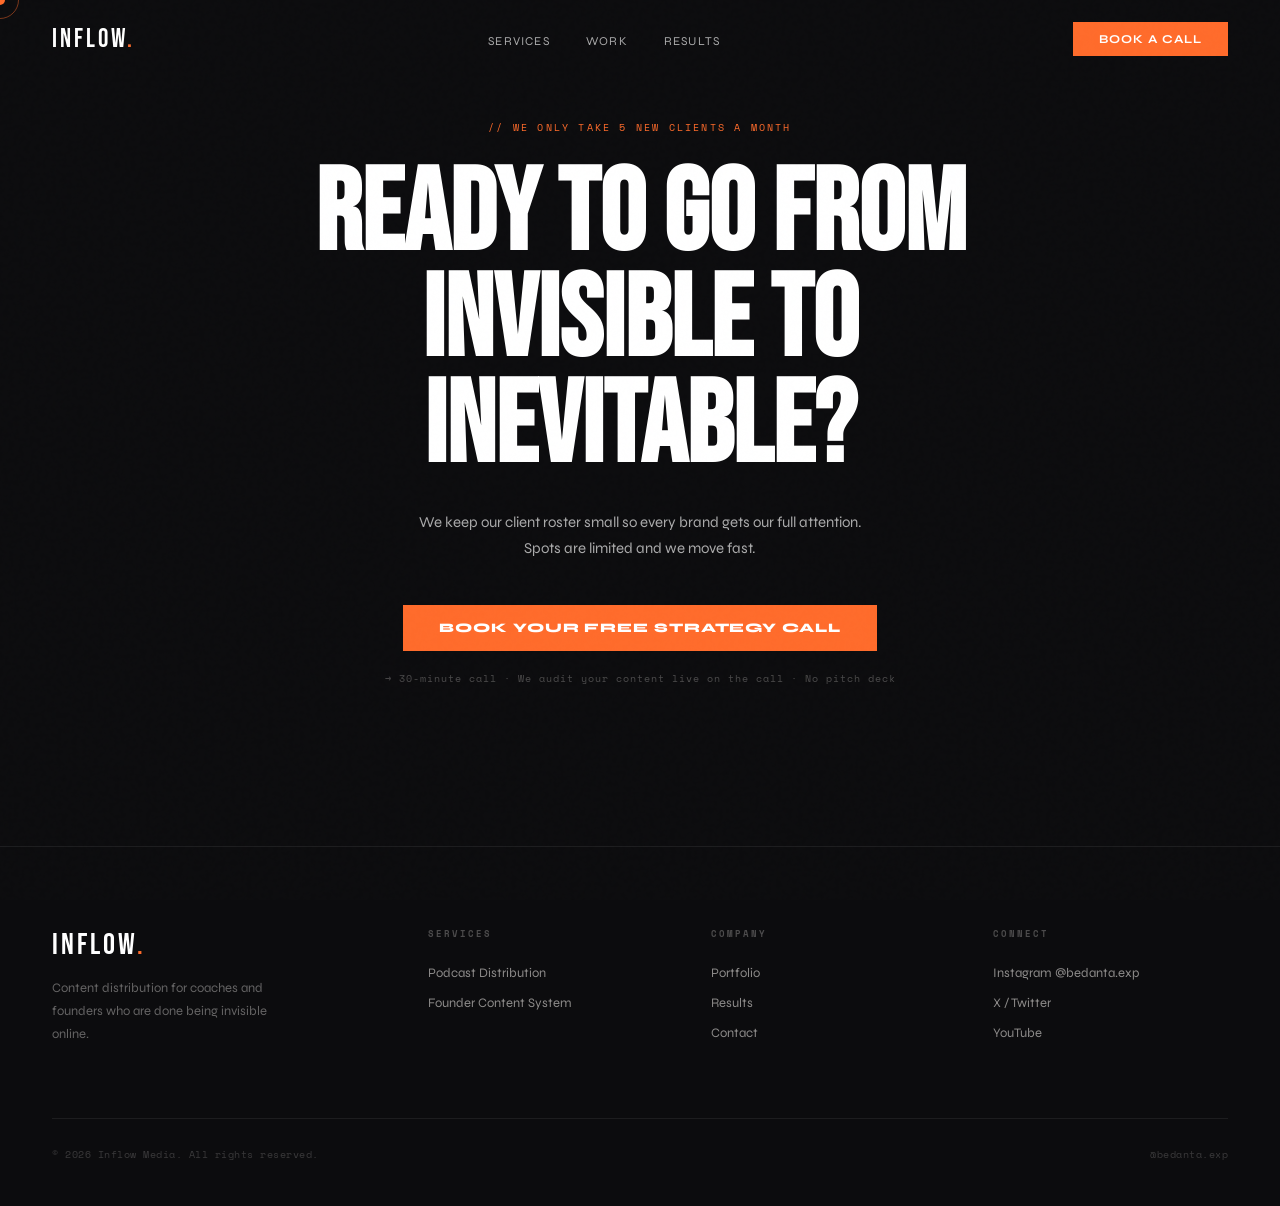
==== contact/index.html @ 4d4c7a72 "add real logo favicon" ====
<!DOCTYPE html>
<html lang="en">
<head>
<meta charset="UTF-8">
<link rel="icon" type="image/png" href="/favicon.png">
<link rel="apple-touch-icon" href="/favicon.png">
<meta name="theme-color" content="#ff6b2b">
<meta name="viewport" content="width=device-width, initial-scale=1.0">
<title>Inflow Media — Content Machines for Founders</title>
<link rel="preconnect" href="https://fonts.googleapis.com">
<link href="https://fonts.googleapis.com/css2?family=Syne:wght@400;700;800&family=Space+Mono:ital,wght@0,400;0,700;1,400&family=Bebas+Neue&display=swap" rel="stylesheet">
<link rel="stylesheet" href="../style.css">
<style>
/* === HOMEPAGE-ONLY STYLES === */
.hero{min-height:100vh;display:flex;flex-direction:column;justify-content:flex-end;padding:0 52px 88px;position:relative;overflow:hidden}
#hCv{position:absolute;inset:0;z-index:0}
.ftag{position:absolute;z-index:3;padding:9px 16px;border:1px solid var(--bdr);background:rgba(12,12,14,.78);backdrop-filter:blur(12px);font-family:'Space Mono',monospace;font-size:10px;color:rgba(245,242,238,.6);letter-spacing:.1em;animation:flt 7s ease-in-out infinite}
.ftag.a{top:26%;right:10%;animation-delay:0s}
.ftag.b{top:44%;right:21%;animation-delay:-2.5s}
.ftag.c{top:34%;right:5%;animation-delay:-4.5s}
.pip{display:inline-block;width:5px;height:5px;background:var(--acc);border-radius:50%;margin-right:7px;vertical-align:middle}
.h-con{position:relative;z-index:2}
.h-eye{font-family:'Space Mono',monospace;font-size:11px;color:var(--acc);letter-spacing:.22em;text-transform:uppercase;margin-bottom:28px;opacity:0;animation:fup .8s forwards .3s}
.h-ttl{font-family:'Bebas Neue',sans-serif;font-size:clamp(68px,11.5vw,185px);line-height:.9;color:var(--wht);opacity:0;animation:fup .9s forwards .5s}
.h-ttl .ol{-webkit-text-stroke:1.5px var(--wht);color:transparent}
.h-ttl .hi{color:var(--acc)}
.h-sub{max-width:500px;margin-top:30px;font-size:17px;line-height:1.8;color:rgba(255,255,255,.72);opacity:0;animation:fup .9s forwards .7s}
.h-ctas{margin-top:48px;display:flex;gap:14px;align-items:center;opacity:0;animation:fup .9s forwards .9s}
.scr{position:absolute;bottom:40px;right:52px;z-index:3;display:flex;flex-direction:column;align-items:center;gap:8px;opacity:0;animation:fi 1s forwards 1.6s}
.scr span{font-family:'Space Mono',monospace;font-size:9px;letter-spacing:.2em;color:rgba(255,107,43,.5);writing-mode:vertical-rl;text-transform:uppercase}
.scr-ln{width:1px;height:60px;background:linear-gradient(to bottom,transparent,var(--acc));animation:sp 2.2s ease-in-out infinite}
.svc-grid{display:grid;grid-template-columns:repeat(3,1fr);gap:2px;background:var(--mut)}
.sc-card{background:var(--bg);padding:52px 40px;position:relative;overflow:hidden;transition:background .3s;text-decoration:none;color:inherit;display:block}
.sc-card:hover{background:#0f0f11}
.sc-card::after{content:'';position:absolute;inset:0;background:linear-gradient(135deg,rgba(255,107,43,.05),transparent);opacity:0;transition:opacity .3s}
.sc-card:hover::after{opacity:1}
.sc-n{font-family:'Bebas Neue',sans-serif;font-size:76px;line-height:1;color:rgba(255,107,43,.07);margin-bottom:-18px}
.sc-ttl{font-size:22px;font-weight:800;margin-bottom:14px;position:relative;z-index:1}
.sc-d{font-size:14px;line-height:1.85;color:rgba(255,255,255,.6);position:relative;z-index:1}
.sc-tag{margin-top:28px;display:inline-flex;align-items:center;gap:6px;font-family:'Space Mono',monospace;font-size:10px;color:var(--acc);letter-spacing:.1em;text-transform:uppercase;position:relative;z-index:1}
.sc-tag::before{content:'→';transition:transform .2s}
.sc-card:hover .sc-tag::before{transform:translateX(5px)}
.w-sec{padding:140px 52px;background:var(--sur)}
.w-hd{display:flex;justify-content:space-between;align-items:flex-end;margin-bottom:64px}
.proc-sec{padding:140px 52px}
.res-sec{padding:140px 52px;position:relative}
.res-sec::before{content:'RESULTS';position:absolute;top:56px;right:52px;font-family:'Bebas Neue',sans-serif;font-size:180px;color:rgba(255,107,43,.025);pointer-events:none;line-height:1}
.svc-sec{padding:140px 52px}
</style>

<style>
  section, .w-sec, .res-sec, .svc-sec, .cta-sec {
    padding-top: 120px;
  }
</style>
</head>
<body>

<div class="cur" id="cur"></div>
<div class="cur-r" id="curR"></div>

<nav id="nav">
  <a href="index.html" class="n-logo">INFLOW<span>.</span></a>
  <ul class="n-links">
    <li><a href="/services">Services</a></li>
    <li><a href="/work">Work</a></li>
    <li><a href="/results">Results</a></li>
    <!-- Add more nav items here if needed -->
  </ul>
  <!-- ✏️ EDIT: Replace # with your Calendly link -->
  <a href="https://calendly.com/inflow_media/1on1" class="n-cta">Book a Call</a>
</nav>

<section class="cta-sec" id="contact">
  <canvas id="ctaCv"></canvas>
  <div class="cta-in rv">
    <p class="cta-ey">// We Only Take 5 New Clients a Month</p>
    <h2 class="cta-ttl">Ready to Go From Invisible to Inevitable?</h2>
    <p class="cta-sub">We keep our client roster small so every brand gets our full attention. Spots are limited and we move fast.</p>
    <!-- ✏️ EDIT: Replace # with your Calendly link -->
    <a href="https://calendly.com/inflow_media/1on1" class="btn-p">Book Your Free Strategy Call</a>
    <p class="cta-note">→ 30-minute call · We audit your content live on the call · No pitch deck</p>
  </div>
</section>

<footer>
  <div class="ft">
    <div>
      <div class="f-log">INFLOW<span>.</span></div>
      <p class="f-tag">Content distribution for coaches and founders who are done being invisible online.</p>
    </div>
    <div class="f-col"><h4>Services</h4><ul>
      <li><a href="/podcast">Podcast Distribution</a></li>
      <li><a href="/founders">Founder Content System</a></li>
    </ul></div>
    <div class="f-col"><h4>Company</h4><ul>
      <li><a href="/work">Portfolio</a></li>
      <li><a href="/results">Results</a></li>
      <li><a href="/contact">Contact</a></li>
    </ul></div>
    <div class="f-col"><h4>Connect</h4><ul>
      <!-- ✏️ EDIT: Your real social links -->
      <li><a href="https://instagram.com/bedanta.exp" target="_blank">Instagram @bedanta.exp</a></li>
      <li><a href="#" target="_blank">X / Twitter</a></li>
      <li><a href="#" target="_blank">YouTube</a></li>
    </ul></div>
  </div>
  <div class="fb">
    <span class="fc">© 2026 Inflow Media. All rights reserved.</span>
    <span class="fc">@bedanta.exp</span>
  </div>
</footer>

<script src="../shared.js"></script>
</body>
</html>
---- style.css ----
/* ============================================================
   INFLOW MEDIA — SHARED STYLES
   All 3 pages use this file. Edit colours here = changes everywhere.
   ============================================================ */
:root{
  --bg:#0c0c0e;
  --sur:#141416;
  --mut:#1e1e22;
  --bdr:rgba(255,255,255,.07);
  --acc:#ff6b2b;   /* ← CHANGE THIS to swap accent colour site-wide */
  --amb:#ffaa5c;
  --wht:#ffffff;
  --gls:rgba(255,255,255,.03);
}
*,*::before,*::after{margin:0;padding:0;box-sizing:border-box}
html{scroll-behavior:smooth}
body{background:var(--bg);color:var(--wht);font-family:'Syne',sans-serif;overflow-x:hidden;cursor:none}

/* ---- CURSOR ---- */
.cur{position:fixed;width:10px;height:10px;background:var(--acc);border-radius:50%;pointer-events:none;z-index:9999;transform:translate(-50%,-50%);transition:width .25s,height .25s}
.cur-r{position:fixed;width:38px;height:38px;border:1.5px solid rgba(255,107,43,.45);border-radius:50%;pointer-events:none;z-index:9998;transform:translate(-50%,-50%);transition:width .25s,height .25s,border-color .25s}

/* ---- GRAIN ---- */
body::before{content:'';position:fixed;inset:0;pointer-events:none;z-index:9990;opacity:.38;background-image:url("data:image/svg+xml,%3Csvg viewBox='0 0 200 200' xmlns='http://www.w3.org/2000/svg'%3E%3Cfilter id='n'%3E%3CfeTurbulence type='fractalNoise' baseFrequency='.85' numOctaves='4' stitchTiles='stitch'/%3E%3C/filter%3E%3Crect width='100%25' height='100%25' filter='url(%23n)' opacity='.035'/%3E%3C/svg%3E")}

/* ---- NAV ---- */
nav{position:fixed;top:0;left:0;right:0;z-index:1000;padding:22px 52px;display:flex;align-items:center;justify-content:space-between;border-bottom:1px solid transparent;transition:background .3s,border-color .3s,backdrop-filter .3s}
nav.sc{background:rgba(12,12,14,.9);backdrop-filter:blur(20px);border-bottom-color:var(--bdr)}
.n-logo{font-family:'Bebas Neue',sans-serif;font-size:26px;letter-spacing:3px;color:var(--wht);text-decoration:none}
.n-logo span{color:var(--acc)}
.n-links{display:flex;gap:36px;list-style:none}
.n-links a{color:rgba(255,255,255,.65);text-decoration:none;font-size:12px;letter-spacing:.1em;text-transform:uppercase;transition:color .2s}
.n-links a:hover,.n-links a.active{color:var(--wht)}
.n-cta{background:var(--acc);color:#fff;padding:10px 26px;font-weight:700;font-size:12px;letter-spacing:.08em;text-transform:uppercase;text-decoration:none;transition:transform .2s,box-shadow .2s,background .2s}
.n-cta:hover{background:var(--amb);transform:translateY(-2px);box-shadow:0 8px 28px rgba(255,107,43,.35)}

/* ---- BUTTONS ---- */
.btn-p{background:var(--acc);color:#fff;padding:15px 36px;font-weight:800;font-size:13px;letter-spacing:.07em;text-transform:uppercase;text-decoration:none;display:inline-block;transition:transform .2s,box-shadow .2s,background .2s}
.btn-p:hover{background:var(--amb);transform:translateY(-3px);box-shadow:0 14px 44px rgba(255,107,43,.4)}
.btn-g{color:var(--wht);text-decoration:none;display:inline-block;padding:15px 36px;font-size:13px;letter-spacing:.07em;text-transform:uppercase;border:1px solid var(--bdr);transition:border-color .2s,background .2s}
.btn-g:hover{border-color:rgba(255,255,255,.25);background:var(--gls)}

/* ---- SECTION LABELS / TITLES ---- */
.s-lbl{font-family:'Space Mono',monospace;font-size:10px;letter-spacing:.22em;color:var(--acc);text-transform:uppercase;margin-bottom:56px;display:flex;align-items:center;gap:14px}
.s-lbl::after{content:'';flex:1;height:1px;background:var(--bdr);max-width:160px}
.s-ttl{font-family:'Bebas Neue',sans-serif;font-size:clamp(44px,6vw,84px);line-height:1}
.s-ttl .ol{-webkit-text-stroke:1.5px var(--wht);color:transparent}

/* ---- TICKER ---- */
.tk-w{border-top:1px solid var(--bdr);border-bottom:1px solid var(--bdr);overflow:hidden;padding:16px 0;background:rgba(255,107,43,.025)}
.tk-t{display:flex;width:max-content;animation:tk 35s linear infinite;will-change:transform;}
.tk-i{display:flex;align-items:center;gap:28px;padding:0 40px;white-space:nowrap;font-family:'Space Mono',monospace;font-size:11px;letter-spacing:.14em;color:rgba(245,242,238,.35);text-transform:uppercase}
.td{width:3px;height:3px;border-radius:50%;background:var(--acc);flex-shrink:0}

/* ---- PROCESS STEPS (shared across pages) ---- */
.proc-list{display:flex;flex-direction:column;gap:2px;background:var(--mut)}
.pr{background:var(--bg);padding:44px 52px;display:grid;grid-template-columns:72px 1fr 1.4fr;gap:44px;align-items:center;transition:background .3s}
.pr:hover{background:#0f0f11}
.pr-n{font-family:'Bebas Neue',sans-serif;font-size:68px;color:rgba(255,107,43,.1);line-height:1}
.pr-ttl{font-size:21px;font-weight:800}
.pr-d{font-size:14px;color:rgba(255,255,255,.65);line-height:1.85}

/* ---- VIDEO CARDS (portfolio) ---- */
.w-grid{display:grid;grid-template-columns:repeat(12,1fr);gap:14px}
.wc1{grid-column:1/8}.wc2{grid-column:8/13}
.wc3{grid-column:1/5}.wc4{grid-column:5/9}.wc5{grid-column:9/13}
.wc{position:relative;overflow:hidden;aspect-ratio:16/10;background:var(--mut);cursor:none}
.wc-th{position:absolute;inset:0;background-size:cover;background-position:center;transition:transform .6s cubic-bezier(.25,.46,.45,.94),opacity .4s}
.wc:hover .wc-th{transform:scale(1.04)}
.wc-ifr{position:absolute;inset:0;opacity:0;pointer-events:none;transition:opacity .4s}
.wc-ifr.on{opacity:1;pointer-events:all}
.wc-ifr iframe{width:100%;height:100%;border:none;display:block}
.wc-ov{position:absolute;inset:0;background:linear-gradient(to top,rgba(12,12,14,.96) 0%,rgba(12,12,14,.22) 55%,transparent 100%);pointer-events:none;transition:opacity .4s}
.wc-ifr.on~.wc-ov{opacity:0}
.wc-play{position:absolute;top:50%;left:50%;transform:translate(-50%,-50%) scale(.9);width:60px;height:60px;border:1.5px solid rgba(255,107,43,.55);border-radius:50%;display:flex;align-items:center;justify-content:center;background:rgba(255,107,43,.13);transition:transform .3s,background .3s,opacity .3s;opacity:0;pointer-events:none;z-index:5}
.wc:hover .wc-play{opacity:1;transform:translate(-50%,-50%) scale(1);pointer-events:all}
.wc-ifr.on~.wc-play,.wc-play.gone{opacity:0!important;pointer-events:none!important}
.wc-play svg{fill:#fff;margin-left:3px}
.wc-meta{position:absolute;bottom:0;left:0;right:0;padding:28px 28px 22px;z-index:4;transform:translateY(6px);transition:transform .4s}
.wc:hover .wc-meta{transform:translateY(0)}
.wc-cl{font-family:'Space Mono',monospace;font-size:9px;color:var(--acc);letter-spacing:.16em;text-transform:uppercase;margin-bottom:6px}
.wc-tl{font-size:18px;font-weight:800}
.wc-bd{display:flex;gap:10px;margin-top:10px;opacity:0;transition:opacity .3s .1s}
.wc:hover .wc-bd{opacity:1}
.bdg{background:rgba(255,107,43,.15);border:1px solid rgba(255,107,43,.35);color:var(--acc);font-family:'Space Mono',monospace;font-size:9px;padding:3px 9px;letter-spacing:.08em}
.tb1{background:linear-gradient(135deg,#1a1624 0%,#2d1a3e 100%)}
.tb2{background:linear-gradient(135deg,#1a0d00 0%,#3d1800 100%)}
.tb3{background:linear-gradient(135deg,#001620 0%,#002d3d 100%)}
.tb4{background:linear-gradient(135deg,#1a0014 0%,#38002c 100%)}
.tb5{background:linear-gradient(135deg,#0d1a00 0%,#1e3d00 100%)}
.wc-th-in{position:absolute;inset:0;display:flex;align-items:center;justify-content:center}
.mock-big{font-family:'Bebas Neue',sans-serif;font-size:36px;color:rgba(255,107,43,.55);letter-spacing:2px;text-align:center}
.mock-sub{font-family:'Space Mono',monospace;font-size:9px;color:rgba(255,255,255,.28);letter-spacing:.12em;margin-top:6px;text-align:center}

/* ---- TESTIMONIALS ---- */
.res-grid{display:grid;grid-template-columns:1fr 1fr;gap:2px;background:var(--mut)}
.rc{background:var(--bg);padding:60px 52px;display:flex;flex-direction:column;gap:22px}
.rc-q{font-size:17px;line-height:1.75;color:rgba(255,255,255,.88);font-style:italic}
.rc-r{font-family:'Bebas Neue',sans-serif;font-size:52px;color:var(--acc);line-height:1}
.rc-rl{font-family:'Space Mono',monospace;font-size:10px;color:rgba(245,242,238,.35);letter-spacing:.14em;text-transform:uppercase;margin-top:-14px}
.rc-au{display:flex;align-items:center;gap:14px;padding-top:22px;border-top:1px solid var(--bdr)}
.rc-av{width:42px;height:42px;border-radius:50%;background:var(--mut);overflow:hidden;display:flex;align-items:center;justify-content:center;font-weight:800;font-size:15px;color:var(--acc);flex-shrink:0}
.rc-av img{width:100%;height:100%;object-fit:cover}
.rc-nm{font-weight:700;font-size:14px}
.rc-ro{font-family:'Space Mono',monospace;font-size:10px;color:rgba(245,242,238,.35);letter-spacing:.05em}

/* ---- STATS BAR ---- */
.stats{display:grid;grid-template-columns:repeat(3,1fr);gap:2px;background:var(--mut)}
.st{padding:64px 52px;background:var(--bg);position:relative;overflow:hidden}
.st::after{content:'';position:absolute;top:0;left:0;right:0;height:2px;background:linear-gradient(90deg,transparent,var(--acc),transparent);transform:scaleX(0);transition:transform .6s}
.st:hover::after{transform:scaleX(1)}
.s-n{font-family:'Bebas Neue',sans-serif;font-size:clamp(56px,7.5vw,108px);color:var(--wht);line-height:1}
.s-n .ac{color:var(--acc)}
.s-l{margin-top:10px;font-family:'Space Mono',monospace;font-size:10px;letter-spacing:.16em;color:rgba(245,242,238,.35);text-transform:uppercase}

/* ---- CTA SECTION ---- */
.cta-sec{padding:160px 52px;position:relative;overflow:hidden;text-align:center}
#ctaCv{position:absolute;inset:0;z-index:0}
.cta-in{position:relative;z-index:2;max-width:820px;margin:0 auto}
.cta-ey{font-family:'Space Mono',monospace;font-size:10px;color:var(--acc);letter-spacing:.22em;text-transform:uppercase;margin-bottom:28px}
.cta-ttl{font-family:'Bebas Neue',sans-serif;font-size:clamp(52px,9vw,128px);line-height:.92;margin-bottom:28px}
.cta-sub{font-size:15px;color:rgba(255,255,255,.65);max-width:460px;margin:0 auto 44px;line-height:1.75}
.cta-note{margin-top:20px;font-family:'Space Mono',monospace;font-size:10px;color:rgba(245,242,238,.28);letter-spacing:.1em}

/* ---- FOOTER ---- */
footer{padding:80px 52px 44px;border-top:1px solid var(--bdr)}
.ft{display:grid;grid-template-columns:1.4fr 1fr 1fr 1fr;gap:48px;margin-bottom:72px}
.f-log{font-family:'Bebas Neue',sans-serif;font-size:30px;letter-spacing:3px;color:var(--wht);margin-bottom:14px}
.f-log span{color:var(--acc)}
.f-tag{font-size:13px;color:rgba(245,242,238,.38);line-height:1.75;max-width:230px}
.f-col h4{font-family:'Space Mono',monospace;font-size:9px;letter-spacing:.22em;color:rgba(245,242,238,.28);text-transform:uppercase;margin-bottom:22px}
.f-col ul{list-style:none;display:flex;flex-direction:column;gap:11px}
.f-col a{color:rgba(245,242,238,.55);text-decoration:none;font-size:13px;transition:color .2s}
.f-col a:hover{color:var(--acc)}
.fb{display:flex;justify-content:space-between;align-items:center;padding-top:28px;border-top:1px solid var(--bdr)}
.fc{font-family:'Space Mono',monospace;font-size:10px;color:rgba(245,242,238,.2);letter-spacing:.05em}

/* ---- KEYFRAMES ---- */
@keyframes fup{from{opacity:0;transform:translateY(44px)}to{opacity:1;transform:translateY(0)}}
@keyframes fi{from{opacity:0}to{opacity:1}}
@keyframes tk{from{transform:translateX(0)}to{transform:translateX(-50%)}}
@keyframes sp{0%,100%{opacity:.5}50%{opacity:1}}
@keyframes flt{0%,100%{transform:translateY(0) rotate(0deg)}50%{transform:translateY(-18px) rotate(2deg)}}

/* ---- REVEAL ON SCROLL ---- */
.rv{opacity:0;transform:translateY(48px);transition:opacity .85s cubic-bezier(.16,1,.3,1),transform .85s cubic-bezier(.16,1,.3,1)}
.rv.in{opacity:1;transform:translateY(0)}

::-webkit-scrollbar{width:2px}
::-webkit-scrollbar-track{background:var(--bg)}
::-webkit-scrollbar-thumb{background:var(--acc);border-radius:2px}
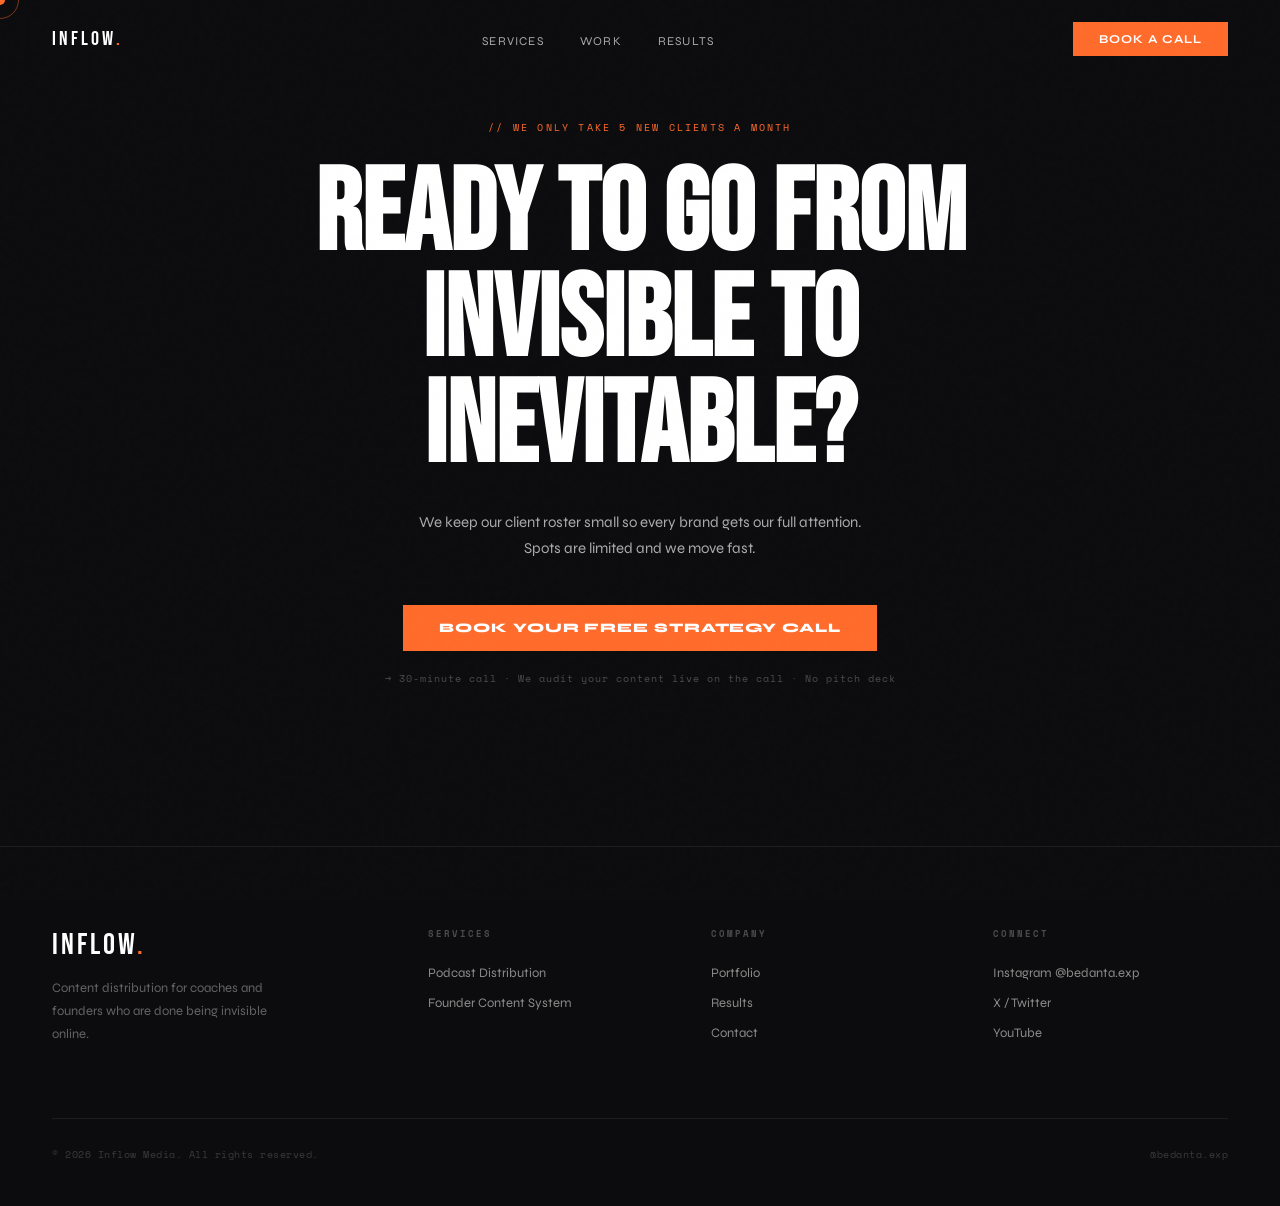
==== commit 1d0e4a5b: "replace Calendly with Cal.com booking link" ====
--- a/contact/index.html
+++ b/contact/index.html
@@ -68,7 +68,7 @@
     <!-- Add more nav items here if needed -->
   </ul>
   <!-- ✏️ EDIT: Replace # with your Calendly link -->
-  <a href="https://calendly.com/inflow_media/1on1" class="n-cta">Book a Call</a>
+  <a href="https://cal.com/inflowmediahouse/30min" class="n-cta">Book a Call</a>
 </nav>
 
 <section class="cta-sec" id="contact">
@@ -78,7 +78,7 @@
     <h2 class="cta-ttl">Ready to Go From Invisible to Inevitable?</h2>
     <p class="cta-sub">We keep our client roster small so every brand gets our full attention. Spots are limited and we move fast.</p>
     <!-- ✏️ EDIT: Replace # with your Calendly link -->
-    <a href="https://calendly.com/inflow_media/1on1" class="btn-p">Book Your Free Strategy Call</a>
+    <a href="https://cal.com/inflowmediahouse/30min" class="btn-p">Book Your Free Strategy Call</a>
     <p class="cta-note">→ 30-minute call · We audit your content live on the call · No pitch deck</p>
   </div>
 </section>
--- a/style.css
+++ b/style.css
@@ -26,7 +26,7 @@
 /* ---- NAV ---- */
 nav{position:fixed;top:0;left:0;right:0;z-index:1000;padding:22px 52px;display:flex;align-items:center;justify-content:space-between;border-bottom:1px solid transparent;transition:background .3s,border-color .3s,backdrop-filter .3s}
 nav.sc{background:rgba(12,12,14,.9);backdrop-filter:blur(20px);border-bottom-color:var(--bdr)}
-.n-logo{font-family:'Bebas Neue',sans-serif;font-size:26px;letter-spacing:3px;color:var(--wht);text-decoration:none}
+.n-logo{font-family:'Bebas Neue',sans-serif;font-size:20px;letter-spacing:3px;color:var(--wht);text-decoration:none}
 .n-logo span{color:var(--acc)}
 .n-links{display:flex;gap:36px;list-style:none}
 .n-links a{color:rgba(255,255,255,.65);text-decoration:none;font-size:12px;letter-spacing:.1em;text-transform:uppercase;transition:color .2s}
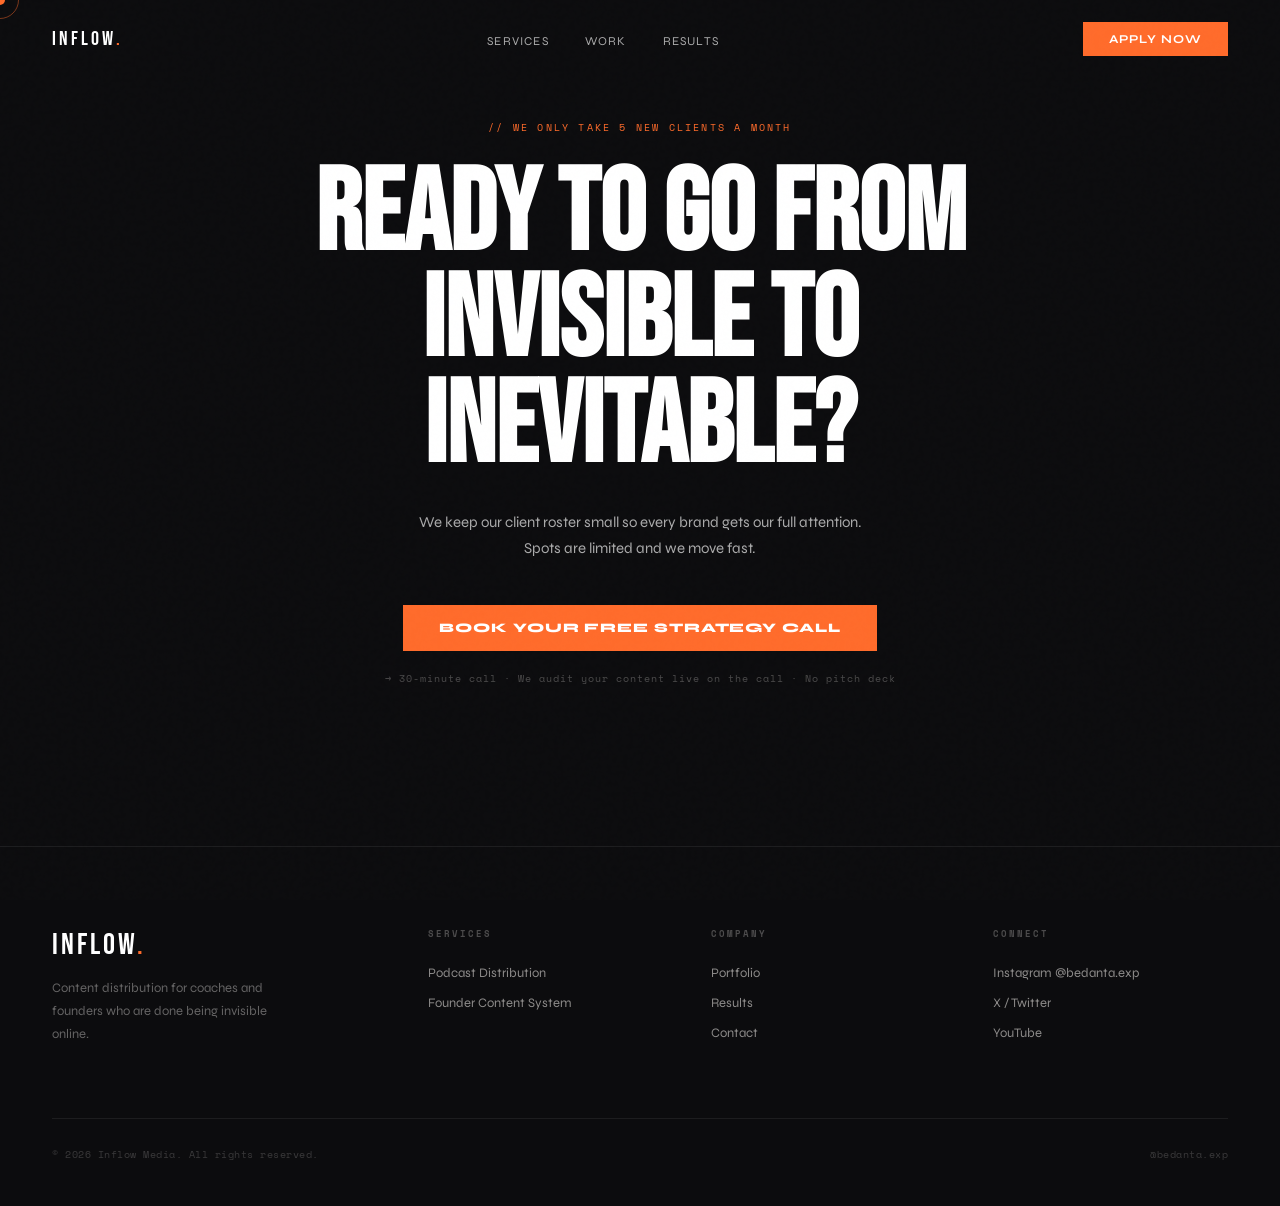
==== commit 9d3dd9b5: "Metro Media House inspired premium UI improvements - Add full testimonials/social proof section to h" ====
--- a/contact/index.html
+++ b/contact/index.html
@@ -68,7 +68,7 @@
     <!-- Add more nav items here if needed -->
   </ul>
   <!-- ✏️ EDIT: Replace # with your Calendly link -->
-  <a href="https://cal.com/inflowmediahouse/30min" class="n-cta">Book a Call</a>
+  <a href="https://cal.com/inflowmediahouse/30min" class="n-cta">Apply Now</a>
 </nav>
 
 <section class="cta-sec" id="contact">
--- a/style.css
+++ b/style.css
@@ -149,3 +149,17 @@
 ::-webkit-scrollbar{width:2px}
 ::-webkit-scrollbar-track{background:var(--bg)}
 ::-webkit-scrollbar-thumb{background:var(--acc);border-radius:2px}
+
+/* ---- SCARCITY / SPOTS PILL ---- */
+.cta-spots{display:inline-flex;align-items:center;gap:10px;font-family:'Space Mono',monospace;font-size:10px;color:rgba(255,255,255,.7);letter-spacing:.12em;text-transform:uppercase;border:1px solid rgba(255,107,43,.3);padding:8px 18px;margin-bottom:24px;background:rgba(255,107,43,.06)}
+.spot-pulse{width:7px;height:7px;border-radius:50%;background:#ff6b2b;flex-shrink:0;animation:pulse 2s ease-in-out infinite}
+@keyframes pulse{0%,100%{box-shadow:0 0 0 0 rgba(255,107,43,.5)}50%{box-shadow:0 0 0 6px rgba(255,107,43,0)}}
+
+/* ---- RESULTS BG WATERMARK ---- */
+.res-sec-bg-word{position:absolute;top:56px;right:52px;font-family:'Bebas Neue',sans-serif;font-size:180px;color:rgba(255,107,43,.025);pointer-events:none;line-height:1;z-index:0}
+
+/* ---- PROCESS SECTION RESPONSIVE ---- */
+@media(max-width:900px){
+  .pr{grid-template-columns:48px 1fr;gap:20px}
+  .pr-n{font-size:48px}
+}
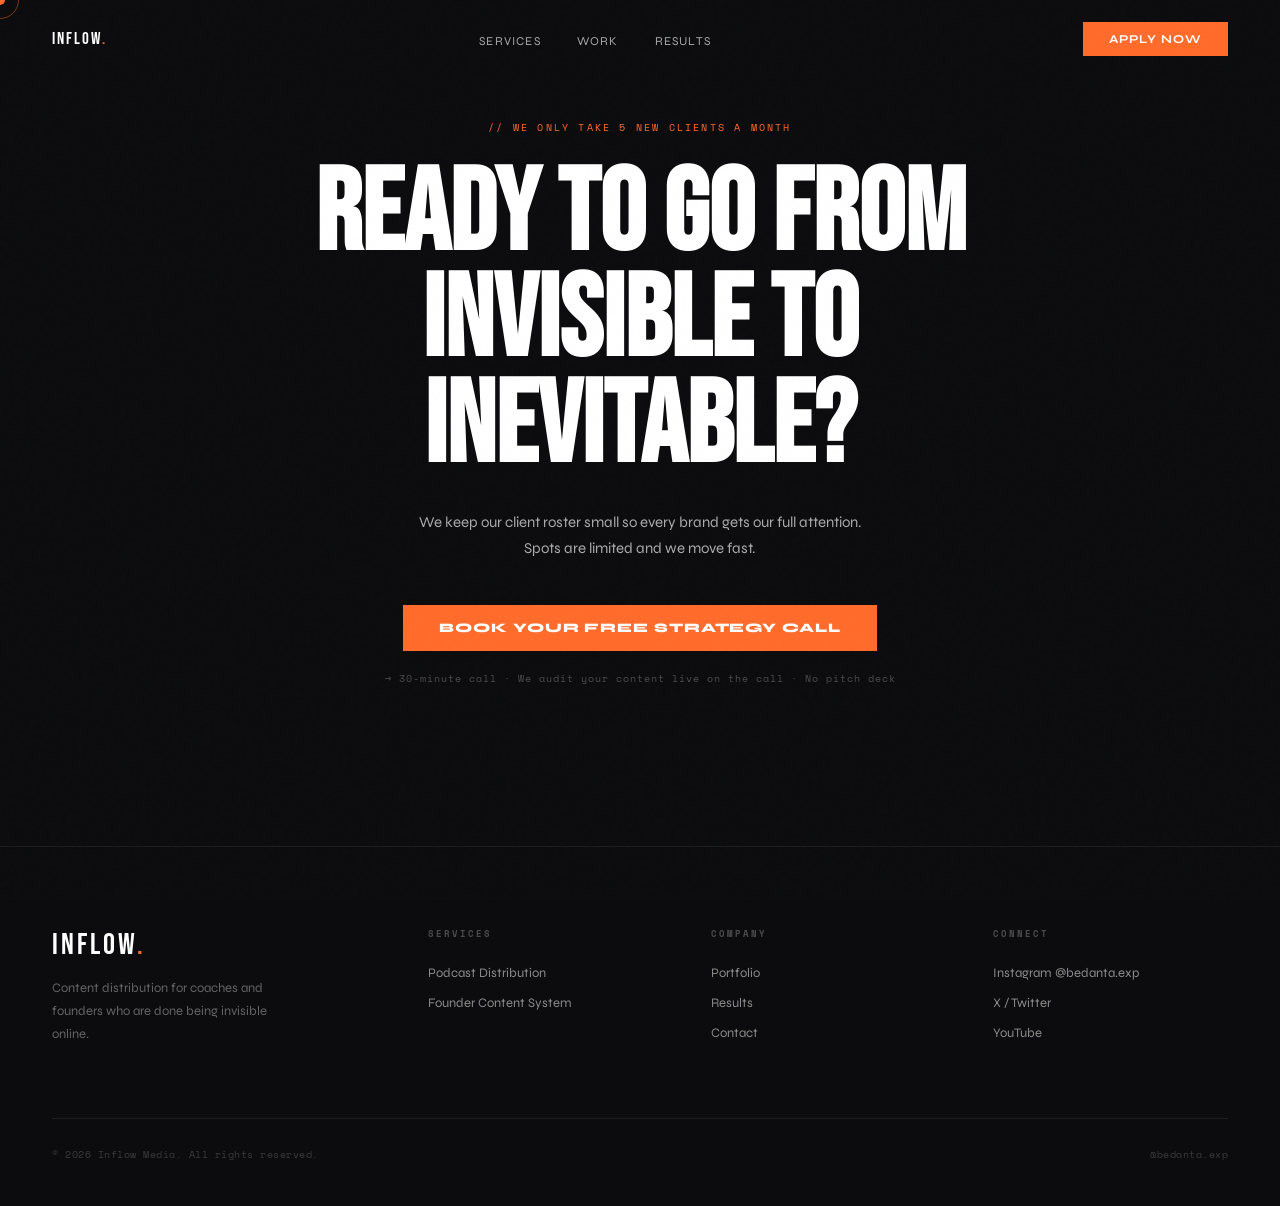
==== commit 3c50c53e: "add SVG favicon orange I logo" ====
--- a/contact/index.html
+++ b/contact/index.html
@@ -2,8 +2,8 @@
 <html lang="en">
 <head>
 <meta charset="UTF-8">
-<link rel="icon" type="image/png" href="/favicon.png">
-<link rel="apple-touch-icon" href="/favicon.png">
+<link rel="icon" type="image/svg+xml" href="/favicon.svg">
+<link rel="apple-touch-icon" href="/favicon.svg">
 <meta name="theme-color" content="#ff6b2b">
 <meta name="viewport" content="width=device-width, initial-scale=1.0">
 <title>Inflow Media — Content Machines for Founders</title>
--- a/style.css
+++ b/style.css
@@ -26,7 +26,7 @@
 /* ---- NAV ---- */
 nav{position:fixed;top:0;left:0;right:0;z-index:1000;padding:22px 52px;display:flex;align-items:center;justify-content:space-between;border-bottom:1px solid transparent;transition:background .3s,border-color .3s,backdrop-filter .3s}
 nav.sc{background:rgba(12,12,14,.9);backdrop-filter:blur(20px);border-bottom-color:var(--bdr)}
-.n-logo{font-family:'Bebas Neue',sans-serif;font-size:20px;letter-spacing:3px;color:var(--wht);text-decoration:none}
+.n-logo{font-family:'Bebas Neue',sans-serif;font-size:17px;letter-spacing:2px;color:var(--wht);text-decoration:none}
 .n-logo span{color:var(--acc)}
 .n-links{display:flex;gap:36px;list-style:none}
 .n-links a{color:rgba(255,255,255,.65);text-decoration:none;font-size:12px;letter-spacing:.1em;text-transform:uppercase;transition:color .2s}
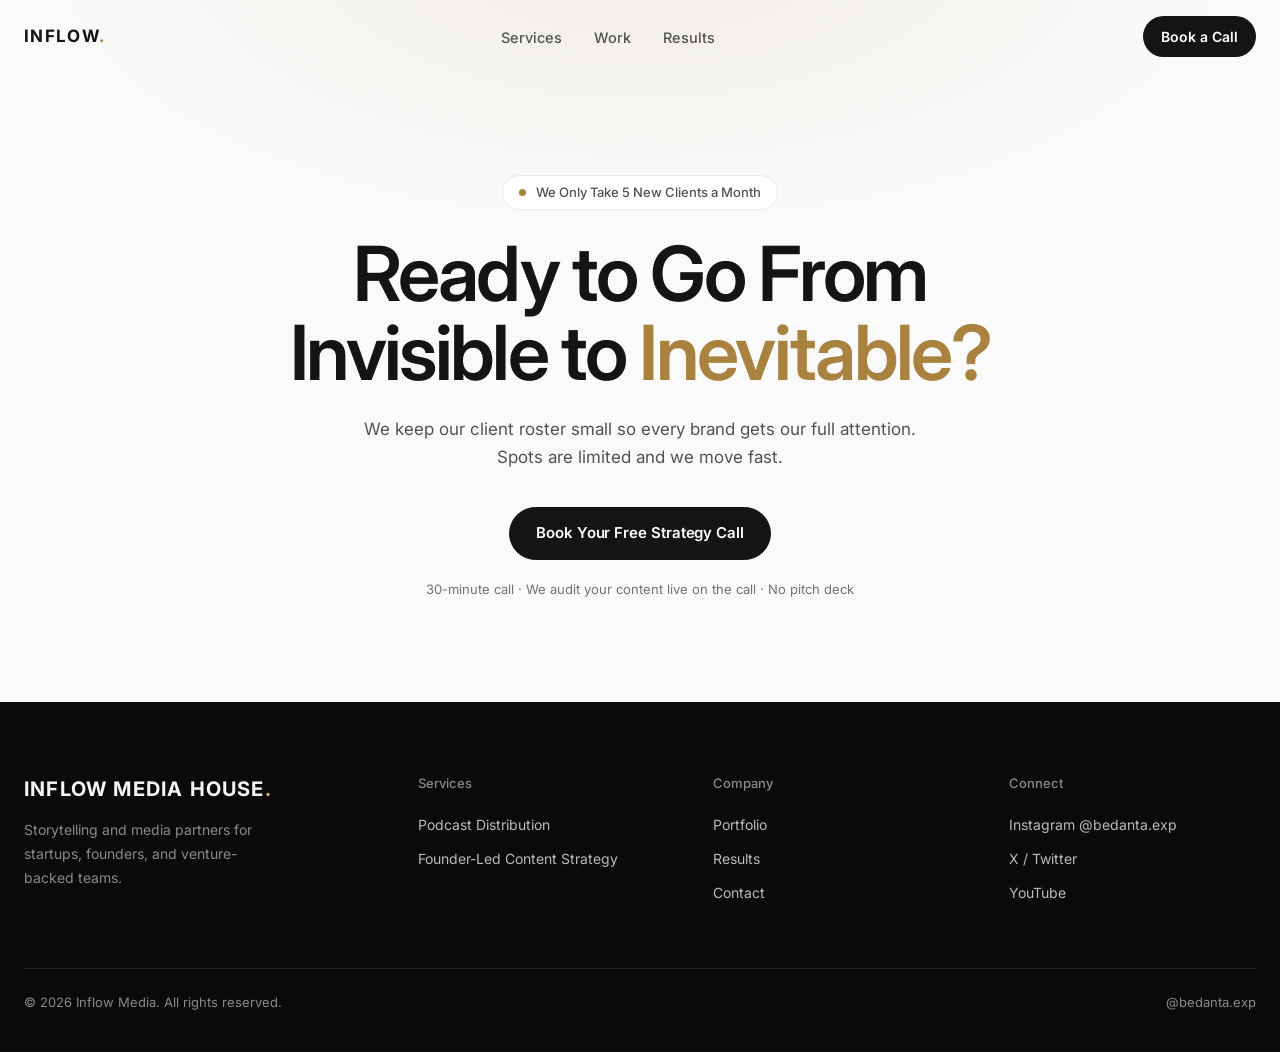
==== commit be03d25e: "White rebrand: convert every subpage to the light design system - Shared: section scaffold (.sec/.al" ====
--- a/contact/index.html
+++ b/contact/index.html
@@ -4,94 +4,54 @@
 <meta charset="UTF-8">
 <link rel="icon" type="image/svg+xml" href="/favicon.svg">
 <link rel="apple-touch-icon" href="/favicon.svg">
-<meta name="theme-color" content="#ff6b2b">
+<meta name="theme-color" content="#FAFAFA">
 <meta name="viewport" content="width=device-width, initial-scale=1.0">
-<title>Inflow Media — Content Machines for Founders</title>
+<title>Contact — Inflow Media House</title>
 <link rel="preconnect" href="https://fonts.googleapis.com">
-<link href="https://fonts.googleapis.com/css2?family=Syne:wght@400;700;800&family=Space+Mono:ital,wght@0,400;0,700;1,400&family=Bebas+Neue&display=swap" rel="stylesheet">
+<link rel="preconnect" href="https://fonts.gstatic.com" crossorigin>
+<link rel="preconnect" href="https://api.fontshare.com" crossorigin>
+<link href="https://api.fontshare.com/v2/css?f[]=switzer@400,500,600,700&display=swap" rel="stylesheet">
+<link href="https://fonts.googleapis.com/css2?family=Inter:wght@400;500;600;700&display=swap" rel="stylesheet">
 <link rel="stylesheet" href="../style.css">
 <style>
-/* === HOMEPAGE-ONLY STYLES === */
-.hero{min-height:100vh;display:flex;flex-direction:column;justify-content:flex-end;padding:0 52px 88px;position:relative;overflow:hidden}
-#hCv{position:absolute;inset:0;z-index:0}
-.ftag{position:absolute;z-index:3;padding:9px 16px;border:1px solid var(--bdr);background:rgba(12,12,14,.78);backdrop-filter:blur(12px);font-family:'Space Mono',monospace;font-size:10px;color:rgba(245,242,238,.6);letter-spacing:.1em;animation:flt 7s ease-in-out infinite}
-.ftag.a{top:26%;right:10%;animation-delay:0s}
-.ftag.b{top:44%;right:21%;animation-delay:-2.5s}
-.ftag.c{top:34%;right:5%;animation-delay:-4.5s}
-.pip{display:inline-block;width:5px;height:5px;background:var(--acc);border-radius:50%;margin-right:7px;vertical-align:middle}
-.h-con{position:relative;z-index:2}
-.h-eye{font-family:'Space Mono',monospace;font-size:11px;color:var(--acc);letter-spacing:.22em;text-transform:uppercase;margin-bottom:28px;opacity:0;animation:fup .8s forwards .3s}
-.h-ttl{font-family:'Bebas Neue',sans-serif;font-size:clamp(68px,11.5vw,185px);line-height:.9;color:var(--wht);opacity:0;animation:fup .9s forwards .5s}
-.h-ttl .ol{-webkit-text-stroke:1.5px var(--wht);color:transparent}
-.h-ttl .hi{color:var(--acc)}
-.h-sub{max-width:500px;margin-top:30px;font-size:17px;line-height:1.8;color:rgba(255,255,255,.72);opacity:0;animation:fup .9s forwards .7s}
-.h-ctas{margin-top:48px;display:flex;gap:14px;align-items:center;opacity:0;animation:fup .9s forwards .9s}
-.scr{position:absolute;bottom:40px;right:52px;z-index:3;display:flex;flex-direction:column;align-items:center;gap:8px;opacity:0;animation:fi 1s forwards 1.6s}
-.scr span{font-family:'Space Mono',monospace;font-size:9px;letter-spacing:.2em;color:rgba(255,107,43,.5);writing-mode:vertical-rl;text-transform:uppercase}
-.scr-ln{width:1px;height:60px;background:linear-gradient(to bottom,transparent,var(--acc));animation:sp 2.2s ease-in-out infinite}
-.svc-grid{display:grid;grid-template-columns:repeat(3,1fr);gap:2px;background:var(--mut)}
-.sc-card{background:var(--bg);padding:52px 40px;position:relative;overflow:hidden;transition:background .3s;text-decoration:none;color:inherit;display:block}
-.sc-card:hover{background:#0f0f11}
-.sc-card::after{content:'';position:absolute;inset:0;background:linear-gradient(135deg,rgba(255,107,43,.05),transparent);opacity:0;transition:opacity .3s}
-.sc-card:hover::after{opacity:1}
-.sc-n{font-family:'Bebas Neue',sans-serif;font-size:76px;line-height:1;color:rgba(255,107,43,.07);margin-bottom:-18px}
-.sc-ttl{font-size:22px;font-weight:800;margin-bottom:14px;position:relative;z-index:1}
-.sc-d{font-size:14px;line-height:1.85;color:rgba(255,255,255,.6);position:relative;z-index:1}
-.sc-tag{margin-top:28px;display:inline-flex;align-items:center;gap:6px;font-family:'Space Mono',monospace;font-size:10px;color:var(--acc);letter-spacing:.1em;text-transform:uppercase;position:relative;z-index:1}
-.sc-tag::before{content:'→';transition:transform .2s}
-.sc-card:hover .sc-tag::before{transform:translateX(5px)}
-.w-sec{padding:140px 52px;background:var(--sur)}
-.w-hd{display:flex;justify-content:space-between;align-items:flex-end;margin-bottom:64px}
-.proc-sec{padding:140px 52px}
-.res-sec{padding:140px 52px;position:relative}
-.res-sec::before{content:'RESULTS';position:absolute;top:56px;right:52px;font-family:'Bebas Neue',sans-serif;font-size:180px;color:rgba(255,107,43,.025);pointer-events:none;line-height:1}
-.svc-sec{padding:140px 52px}
-</style>
-
-<style>
-  section, .w-sec, .res-sec, .svc-sec, .cta-sec {
-    padding-top: 120px;
-  }
+.contact{min-height:78vh;border-bottom:none}
+.contact .h-ttl{max-width:820px}
+.contact .cta-note{margin-top:20px}
 </style>
 </head>
 <body>
 
-<div class="cur" id="cur"></div>
-<div class="cur-r" id="curR"></div>
-
 <nav id="nav">
-  <a href="index.html" class="n-logo">INFLOW<span>.</span></a>
+  <a href="/" class="n-logo">INFLOW<span>.</span></a>
   <ul class="n-links">
     <li><a href="/services">Services</a></li>
     <li><a href="/work">Work</a></li>
     <li><a href="/results">Results</a></li>
-    <!-- Add more nav items here if needed -->
   </ul>
-  <!-- ✏️ EDIT: Replace # with your Calendly link -->
-  <a href="https://cal.com/inflowmediahouse/30min" class="n-cta">Apply Now</a>
+  <a href="https://cal.com/inflowmediahouse/30min" class="n-cta">Book a Call</a>
 </nav>
 
-<section class="cta-sec" id="contact">
-  <canvas id="ctaCv"></canvas>
-  <div class="cta-in rv">
-    <p class="cta-ey">// We Only Take 5 New Clients a Month</p>
-    <h2 class="cta-ttl">Ready to Go From Invisible to Inevitable?</h2>
-    <p class="cta-sub">We keep our client roster small so every brand gets our full attention. Spots are limited and we move fast.</p>
-    <!-- ✏️ EDIT: Replace # with your Calendly link -->
-    <a href="https://cal.com/inflowmediahouse/30min" class="btn-p">Book Your Free Strategy Call</a>
-    <p class="cta-note">→ 30-minute call · We audit your content live on the call · No pitch deck</p>
+<section class="hero contact" id="contact">
+  <div class="h-con">
+    <div class="cta-spots"><span class="spot-pulse"></span>We Only Take 5 New Clients a Month</div>
+    <h1 class="h-ttl">Ready to Go From Invisible to <span class="hi">Inevitable?</span></h1>
+    <p class="h-sub">We keep our client roster small so every brand gets our full attention. Spots are limited and we move fast.</p>
+    <div class="h-ctas">
+      <a href="https://cal.com/inflowmediahouse/30min" class="btn-p">Book Your Free Strategy Call</a>
+    </div>
+    <p class="cta-note">30-minute call · We audit your content live on the call · No pitch deck</p>
   </div>
 </section>
 
 <footer>
   <div class="ft">
     <div>
-      <div class="f-log">INFLOW<span>.</span></div>
-      <p class="f-tag">Content distribution for coaches and founders who are done being invisible online.</p>
+      <div class="f-log">INFLOW MEDIA HOUSE<span>.</span></div>
+      <p class="f-tag">Storytelling and media partners for startups, founders, and venture-backed teams.</p>
     </div>
     <div class="f-col"><h4>Services</h4><ul>
       <li><a href="/podcast">Podcast Distribution</a></li>
-      <li><a href="/founders">Founder Content System</a></li>
+      <li><a href="/founders">Founder-Led Content Strategy</a></li>
     </ul></div>
     <div class="f-col"><h4>Company</h4><ul>
       <li><a href="/work">Portfolio</a></li>
@@ -99,9 +59,8 @@
       <li><a href="/contact">Contact</a></li>
     </ul></div>
     <div class="f-col"><h4>Connect</h4><ul>
-      <!-- ✏️ EDIT: Your real social links -->
       <li><a href="https://instagram.com/bedanta.exp" target="_blank">Instagram @bedanta.exp</a></li>
-      <li><a href="#" target="_blank">X / Twitter</a></li>
+      <li><a href="https://x.com/inflowMH" target="_blank">X / Twitter</a></li>
       <li><a href="#" target="_blank">YouTube</a></li>
     </ul></div>
   </div>
@@ -113,4 +72,4 @@
 
 <script src="../shared.js"></script>
 </body>
-</html>+</html>
--- a/style.css
+++ b/style.css
@@ -1,165 +1,303 @@
 /* ============================================================
-   INFLOW MEDIA — SHARED STYLES
-   All 3 pages use this file. Edit colours here = changes everywhere.
+   INFLOW MEDIA — SHARED STYLES (light theme)
+   Every page links this file. Edit tokens here = changes everywhere.
+   Fonts: Switzer (display) via Fontshare + Inter (body) via Google Fonts,
+   loaded in each page's <head>.
    ============================================================ */
 :root{
-  --bg:#0c0c0e;
-  --sur:#141416;
-  --mut:#1e1e22;
-  --bdr:rgba(255,255,255,.07);
-  --acc:#ff6b2b;   /* ← CHANGE THIS to swap accent colour site-wide */
-  --amb:#ffaa5c;
-  --wht:#ffffff;
-  --gls:rgba(255,255,255,.03);
-}
+  --bg:#FAFAFA;      /* page background */
+  --sur:#FFFFFF;     /* cards / raised surfaces */
+  --mut:#F1F1F0;     /* subtle fills */
+  --bdr:rgba(10,10,10,.08);
+  --bdr2:rgba(10,10,10,.14);
+  --fg:#141414;      /* primary text */
+  --fg2:#525252;     /* body text */
+  --fg3:#737373;     /* muted text / labels */
+  --acc:#A8823E;     /* brand gold, deepened for white backgrounds */
+  --acc-soft:rgba(168,130,62,.10);
+  --acc-ink:#8A6A2E; /* deeper gold for small text (4.8:1 on white) */
+  --amb:#C9A35C;
+  --wht:var(--fg);   /* legacy alias: older markup uses --wht as "text colour" */
+  --gls:rgba(10,10,10,.03);
+  --ff-d:'Switzer','Inter',system-ui,sans-serif;
+  --ff-b:'Inter',system-ui,-apple-system,'Segoe UI',sans-serif;
+  --r:16px;
+  --sh:0 1px 2px rgba(0,0,0,.04),0 8px 24px -14px rgba(0,0,0,.10);
+  --sh-h:0 2px 4px rgba(0,0,0,.04),0 22px 44px -20px rgba(0,0,0,.18);
+  --ease:cubic-bezier(.32,.72,0,1);
+}
+
+/* Dark scope — black bands (mechanism, CTA, footer), echoing the
+   dark-bookend rhythm of the reference design */
+.dark,.cta-sec,footer{
+  --bg:#0A0A0A;--sur:#141414;--mut:#1C1C1C;
+  --bdr:rgba(255,255,255,.10);--bdr2:rgba(255,255,255,.2);
+  --fg:#F5F5F4;--wht:#F5F5F4;--fg2:rgba(255,255,255,.72);--fg3:rgba(255,255,255,.52);
+  --acc:#D4AF6A;--acc-ink:#D4AF6A;--acc-soft:rgba(212,175,106,.12);--gls:rgba(255,255,255,.05);
+  background:var(--bg);color:var(--fg);
+}
+
 *,*::before,*::after{margin:0;padding:0;box-sizing:border-box}
-html{scroll-behavior:smooth}
-body{background:var(--bg);color:var(--wht);font-family:'Syne',sans-serif;overflow-x:hidden;cursor:none}
-
-/* ---- CURSOR ---- */
-.cur{position:fixed;width:10px;height:10px;background:var(--acc);border-radius:50%;pointer-events:none;z-index:9999;transform:translate(-50%,-50%);transition:width .25s,height .25s}
-.cur-r{position:fixed;width:38px;height:38px;border:1.5px solid rgba(255,107,43,.45);border-radius:50%;pointer-events:none;z-index:9998;transform:translate(-50%,-50%);transition:width .25s,height .25s,border-color .25s}
-
-/* ---- GRAIN ---- */
-body::before{content:'';position:fixed;inset:0;pointer-events:none;z-index:9990;opacity:.38;background-image:url("data:image/svg+xml,%3Csvg viewBox='0 0 200 200' xmlns='http://www.w3.org/2000/svg'%3E%3Cfilter id='n'%3E%3CfeTurbulence type='fractalNoise' baseFrequency='.85' numOctaves='4' stitchTiles='stitch'/%3E%3C/filter%3E%3Crect width='100%25' height='100%25' filter='url(%23n)' opacity='.035'/%3E%3C/svg%3E")}
+html{scroll-behavior:smooth;-webkit-text-size-adjust:100%}
+body{background:var(--bg);color:var(--fg);font-family:var(--ff-b);font-size:16px;line-height:1.5;overflow-x:hidden;-webkit-font-smoothing:antialiased;-moz-osx-font-smoothing:grayscale}
+::selection{background:rgba(168,130,62,.22)}
+
+/* Custom cursor retired in the light theme (shared.js guards for it) */
+.cur,.cur-r{display:none}
 
 /* ---- NAV ---- */
-nav{position:fixed;top:0;left:0;right:0;z-index:1000;padding:22px 52px;display:flex;align-items:center;justify-content:space-between;border-bottom:1px solid transparent;transition:background .3s,border-color .3s,backdrop-filter .3s}
-nav.sc{background:rgba(12,12,14,.9);backdrop-filter:blur(20px);border-bottom-color:var(--bdr)}
-.n-logo{font-family:'Bebas Neue',sans-serif;font-size:17px;letter-spacing:2px;color:var(--wht);text-decoration:none}
+nav{position:fixed;top:0;left:0;right:0;z-index:1000;padding:16px max(24px,calc((100% - 1240px)/2));display:flex;align-items:center;justify-content:space-between;border-bottom:1px solid transparent;transition:background .35s var(--ease),border-color .35s var(--ease)}
+nav.sc{background:rgba(250,250,250,.82);backdrop-filter:blur(16px) saturate(180%);-webkit-backdrop-filter:blur(16px) saturate(180%);border-bottom-color:var(--bdr)}
+.n-logo{font-family:var(--ff-d);font-weight:700;font-size:17px;letter-spacing:.08em;text-transform:uppercase;color:var(--fg);text-decoration:none}
 .n-logo span{color:var(--acc)}
-.n-links{display:flex;gap:36px;list-style:none}
-.n-links a{color:rgba(255,255,255,.65);text-decoration:none;font-size:12px;letter-spacing:.1em;text-transform:uppercase;transition:color .2s}
-.n-links a:hover,.n-links a.active{color:var(--wht)}
-.n-cta{background:var(--acc);color:#fff;padding:10px 26px;font-weight:700;font-size:12px;letter-spacing:.08em;text-transform:uppercase;text-decoration:none;transition:transform .2s,box-shadow .2s,background .2s}
-.n-cta:hover{background:var(--amb);transform:translateY(-2px);box-shadow:0 8px 28px rgba(255,107,43,.35)}
+.n-links{display:flex;gap:32px;list-style:none}
+.n-links a{color:var(--fg2);text-decoration:none;font-size:14.5px;font-weight:500;transition:color .2s;font-family:var(--ff-b)}
+.n-links a:hover,.n-links a.active{color:var(--fg)}
+.n-cta{background:var(--fg);color:#fff;padding:10px 18px;font-weight:600;font-size:14px;text-decoration:none;border-radius:999px;font-family:var(--ff-b);transition:transform .35s var(--ease),background .25s}
+.n-cta:hover{background:#2A2A2A;transform:translateY(-1px)}
+
+/* ---- MOBILE NAV ---- */
+.n-burger{display:none;flex-direction:column;justify-content:center;gap:5px;background:none;border:none;cursor:pointer;padding:8px;z-index:1002}
+.n-burger span{display:block;width:22px;height:2px;border-radius:2px;background:var(--fg);transition:transform .25s,opacity .25s}
+.n-burger.open span:nth-child(1){transform:translateY(7px) rotate(45deg)}
+.n-burger.open span:nth-child(2){opacity:0}
+.n-burger.open span:nth-child(3){transform:translateY(-7px) rotate(-45deg)}
+.n-links li{list-style:none}
+.n-links .n-cta-mobile{display:none}
+body.nav-open{overflow:hidden}
+
+@media(max-width:900px){
+  nav{padding:14px 20px}
+  .n-logo{font-size:15px}
+  nav > .n-cta{display:none}
+  .n-burger{display:flex}
+  .n-links{
+    position:fixed;top:0;right:0;height:100vh;width:80%;max-width:340px;
+    background:#fff;
+    flex-direction:column;justify-content:center;align-items:flex-start;
+    gap:24px;padding:100px 36px 40px;margin:0;
+    transform:translateX(100%);visibility:hidden;transition:transform .45s var(--ease),visibility 0s linear .45s;
+    border-left:1px solid var(--bdr);z-index:1001;
+  }
+  .n-links.open{transform:translateX(0);visibility:visible;box-shadow:-24px 0 60px -20px rgba(0,0,0,.18);transition:transform .45s var(--ease),visibility 0s}
+  .h-eye{font-size:12px;border-radius:14px;text-align:center}
+  .n-links a{font-family:var(--ff-d);font-size:22px;font-weight:600;color:var(--fg)}
+  .n-links .n-cta-mobile{display:inline-block;margin-top:8px;font-family:var(--ff-b);font-size:15px;color:#fff}
+}
 
 /* ---- BUTTONS ---- */
-.btn-p{background:var(--acc);color:#fff;padding:15px 36px;font-weight:800;font-size:13px;letter-spacing:.07em;text-transform:uppercase;text-decoration:none;display:inline-block;transition:transform .2s,box-shadow .2s,background .2s}
-.btn-p:hover{background:var(--amb);transform:translateY(-3px);box-shadow:0 14px 44px rgba(255,107,43,.4)}
-.btn-g{color:var(--wht);text-decoration:none;display:inline-block;padding:15px 36px;font-size:13px;letter-spacing:.07em;text-transform:uppercase;border:1px solid var(--bdr);transition:border-color .2s,background .2s}
-.btn-g:hover{border-color:rgba(255,255,255,.25);background:var(--gls)}
+.btn-p,.btn-g{display:inline-flex;align-items:center;justify-content:center;gap:8px;padding:14px 26px;font-family:var(--ff-b);font-weight:600;font-size:15px;letter-spacing:-.005em;text-decoration:none;border-radius:999px;transition:transform .4s var(--ease),background .25s,border-color .25s,box-shadow .4s var(--ease)}
+.btn-p{background:var(--fg);color:#fff;border:1px solid var(--fg)}
+.btn-p:hover{background:#2A2A2A;transform:translateY(-2px);box-shadow:0 12px 28px -12px rgba(0,0,0,.35)}
+.btn-g{background:var(--sur);color:var(--fg);border:1px solid var(--bdr2)}
+.btn-g:hover{border-color:rgba(10,10,10,.3);background:#F5F5F5;transform:translateY(-2px)}
+.btn-p:active,.btn-g:active{transform:scale(.98)}
+.dark .btn-p,.cta-sec .btn-p{background:#fff;color:#141414;border-color:#fff}
+.dark .btn-p:hover,.cta-sec .btn-p:hover{background:#EDEDED}
+.dark .btn-g,.cta-sec .btn-g{background:transparent;color:#fff;border-color:rgba(255,255,255,.22)}
+.dark .btn-g:hover,.cta-sec .btn-g:hover{background:rgba(255,255,255,.06);border-color:rgba(255,255,255,.4)}
 
 /* ---- SECTION LABELS / TITLES ---- */
-.s-lbl{font-family:'Space Mono',monospace;font-size:10px;letter-spacing:.22em;color:var(--acc);text-transform:uppercase;margin-bottom:56px;display:flex;align-items:center;gap:14px}
-.s-lbl::after{content:'';flex:1;height:1px;background:var(--bdr);max-width:160px}
-.s-ttl{font-family:'Bebas Neue',sans-serif;font-size:clamp(44px,6vw,84px);line-height:1}
-.s-ttl .ol{-webkit-text-stroke:1.5px var(--wht);color:transparent}
+.s-lbl,.h-eye{display:inline-flex;width:fit-content;align-items:center;gap:8px;font-family:var(--ff-b);font-size:13px;font-weight:500;color:var(--fg2);background:var(--sur);border:1px solid var(--bdr);border-radius:999px;padding:6px 14px 6px 12px;margin-bottom:22px;letter-spacing:0;text-transform:none}
+.s-lbl::before,.h-eye::before{content:'';width:6px;height:6px;border-radius:50%;background:var(--acc);flex-shrink:0}
+.s-ttl{font-family:var(--ff-d);font-weight:600;font-size:clamp(34px,4.4vw,56px);line-height:1.06;letter-spacing:-.03em;color:var(--fg)}
+.s-ttl .ol{color:var(--fg3);font-style:normal}
+.s-ttl .hi{color:var(--acc);font-style:normal}
+.s-sub{font-size:17px;line-height:1.65;color:var(--fg2);max-width:580px}
+
+/* ---- SECTION SCAFFOLD — content column capped at 1180px, centered ---- */
+.sec{padding:120px max(24px,calc((100% - 1180px)/2));position:relative}
+.alt{background:var(--sur);border-top:1px solid var(--bdr);border-bottom:1px solid var(--bdr)}
+.sec-hd{max-width:720px;margin:0 auto 56px;text-align:center}
+.sec-hd .s-sub{margin:18px auto 0}
+.sec-hd.l{margin-left:0;text-align:left}
+.sec-hd.l .s-sub{margin-left:0}
+@media(max-width:900px){.sec{padding:80px 20px}.sec-hd{margin-bottom:40px}}
+
+/* ---- SHARED PAGE HERO (subpages; homepage overrides in its own <style>) ---- */
+.hero{min-height:56vh;display:flex;flex-direction:column;align-items:center;justify-content:center;text-align:center;padding:168px 24px 96px;position:relative;overflow:hidden;background:radial-gradient(900px 420px at 50% -8%,rgba(168,130,62,.10),transparent 70%);border-bottom:1px solid var(--bdr)}
+.h-con{position:relative;z-index:2;max-width:860px;display:flex;flex-direction:column;align-items:center}
+.h-eye{opacity:0;animation:fup .8s var(--ease) forwards .15s}
+.h-ttl{font-family:var(--ff-d);font-weight:600;font-size:clamp(40px,6vw,76px);line-height:1.03;letter-spacing:-.035em;color:var(--fg);opacity:0;animation:fup .9s var(--ease) forwards .3s}
+.h-ttl .ol{color:var(--fg);font-style:normal}
+.h-ttl .hi{color:var(--acc);font-style:normal}
+.h-sub{max-width:580px;margin:24px auto 0;font-size:17px;line-height:1.65;color:var(--fg2);opacity:0;animation:fup .9s var(--ease) forwards .45s}
+.h-ctas{margin-top:36px;display:flex;flex-wrap:wrap;gap:12px;align-items:center;justify-content:center;opacity:0;animation:fup .9s var(--ease) forwards .6s}
+@media(max-width:900px){.hero{min-height:auto;padding:128px 20px 72px}}
+
+/* ---- SERVICE DETAIL PAGES (founders, podcast) ---- */
+.svc-hero{min-height:62vh;display:flex;flex-direction:column;justify-content:flex-end;align-items:flex-start;padding:160px max(24px,calc((100% - 1180px)/2)) 88px;position:relative;overflow:hidden;border-bottom:1px solid var(--bdr);background:radial-gradient(800px 420px at 85% 0%,rgba(168,130,62,.10),transparent 70%)}
+.svc-hero::before{content:attr(data-n);position:absolute;top:96px;right:max(24px,calc((100% - 1180px)/2));font-family:var(--ff-d);font-weight:600;font-size:clamp(140px,20vw,280px);letter-spacing:-.06em;color:rgba(10,10,10,.035);line-height:1;pointer-events:none}
+.svc-num{display:inline-flex;width:fit-content;align-items:center;gap:8px;font-size:13px;font-weight:500;color:var(--fg2);background:var(--sur);border:1px solid var(--bdr);border-radius:999px;padding:6px 14px 6px 12px;margin-bottom:22px;opacity:0;animation:fup .8s var(--ease) forwards .15s}
+.svc-num::before{content:'';width:6px;height:6px;border-radius:50%;background:var(--acc)}
+.svc-h1{position:relative;font-family:var(--ff-d);font-weight:600;font-size:clamp(40px,6.4vw,84px);line-height:1.02;letter-spacing:-.04em;color:var(--fg);opacity:0;animation:fup .9s var(--ease) forwards .3s}
+.svc-h1 .ol{color:var(--fg);font-style:normal}
+.svc-h1 .hi{color:var(--acc);font-style:normal}
+.svc-tagline{position:relative;max-width:580px;margin-top:24px;font-size:17px;line-height:1.65;color:var(--fg2);opacity:0;animation:fup .9s var(--ease) forwards .45s}
+.svc-cta-row{position:relative;margin-top:36px;display:flex;flex-wrap:wrap;gap:12px;opacity:0;animation:fup .9s var(--ease) forwards .6s}
+.feat-grid{display:grid;grid-template-columns:repeat(3,1fr);gap:16px;margin-top:48px}
+.feat{background:var(--sur);border:1px solid var(--bdr);border-radius:var(--r);padding:32px;box-shadow:var(--sh);transition:box-shadow .4s var(--ease),border-color .25s,transform .5s var(--ease)}
+.feat:hover{box-shadow:var(--sh-h);border-color:var(--bdr2);transform:translateY(-3px)}
+.feat-num{font-family:var(--ff-d);font-weight:600;font-size:15px;color:var(--acc-ink);margin-bottom:18px}
+.feat-ttl{font-family:var(--ff-d);font-weight:600;font-size:19px;letter-spacing:-.015em;color:var(--fg);margin-bottom:10px}
+.feat-d{font-size:15px;color:var(--fg2);line-height:1.7}
+.for-grid,.ba-grid{display:grid;grid-template-columns:1fr 1fr;gap:16px;margin-top:48px}
+.for-card,.ba-card{background:var(--sur);border:1px solid var(--bdr);border-radius:20px;padding:40px;box-shadow:var(--sh)}
+.for-label,.ba-label{font-size:13px;font-weight:600;color:var(--acc-ink);margin-bottom:14px}
+.for-ttl{font-family:var(--ff-d);font-weight:600;font-size:24px;letter-spacing:-.02em;color:var(--fg);margin-bottom:14px}
+.for-d{font-size:15px;color:var(--fg2);line-height:1.7}
+.for-list,.ba-list{list-style:none;display:flex;flex-direction:column;gap:12px;margin-top:22px}
+.for-list li,.ba-list li{font-size:15px;line-height:1.55;color:var(--fg2);padding-left:24px;position:relative}
+.for-list li::before{content:'✓';position:absolute;left:0;color:var(--acc-ink);font-weight:700}
+.ba-card.before{background:var(--mut);box-shadow:none}
+.ba-card.before .ba-label{color:var(--fg2)}
+.ba-card.before .ba-list li{color:var(--fg2)}
+.ba-card.before .ba-list li::before{content:'✕';position:absolute;left:0;color:var(--fg3)}
+.ba-card.after{border-color:rgba(168,130,62,.3)}
+.ba-card.after .ba-list li{color:var(--fg)}
+.ba-card.after .ba-list li::before{content:'→';position:absolute;left:0;color:var(--acc-ink);font-weight:600}
+.faq-sec{padding:120px 24px;max-width:868px;margin:0 auto}
+@media(max-width:900px){
+  .svc-hero{min-height:auto;padding:128px 20px 64px}
+  .feat-grid,.for-grid,.ba-grid{grid-template-columns:1fr}
+  .for-card,.ba-card{padding:28px 24px}
+  .faq-sec{padding:80px 20px}
+}
+
+/* ---- FAQ ACCORDION (shared) ---- */
+.faq-wrap{max-width:820px;margin:0 auto}
+.faq-item{background:var(--sur);border:1px solid var(--bdr);border-radius:14px;padding:22px 26px;margin-bottom:12px;transition:border-color .25s}
+.faq-item[open]{border-color:var(--bdr2)}
+.faq-item summary{cursor:pointer;list-style:none;display:flex;justify-content:space-between;align-items:center;gap:20px;font-family:var(--ff-d);font-size:18px;font-weight:600;letter-spacing:-.01em;color:var(--fg)}
+.faq-item summary::-webkit-details-marker{display:none}
+.faq-item summary::after{content:'+';display:flex;align-items:center;justify-content:center;width:28px;height:28px;border-radius:50%;background:var(--mut);font-family:var(--ff-b);font-size:18px;font-weight:500;color:var(--fg2);transition:transform .3s var(--ease);flex-shrink:0}
+.faq-item[open] summary::after{transform:rotate(45deg)}
+.faq-a{font-size:15.5px;line-height:1.75;color:var(--fg2);margin-top:14px;max-width:700px}
+
+/* ---- GENERIC CARD ---- */
+.card{background:var(--sur);border:1px solid var(--bdr);border-radius:var(--r);box-shadow:var(--sh)}
 
 /* ---- TICKER ---- */
-.tk-w{border-top:1px solid var(--bdr);border-bottom:1px solid var(--bdr);overflow:hidden;padding:16px 0;background:rgba(255,107,43,.025)}
-.tk-t{display:flex;width:max-content;animation:tk 35s linear infinite;will-change:transform;}
-.tk-i{display:flex;align-items:center;gap:28px;padding:0 40px;white-space:nowrap;font-family:'Space Mono',monospace;font-size:11px;letter-spacing:.14em;color:rgba(245,242,238,.35);text-transform:uppercase}
-.td{width:3px;height:3px;border-radius:50%;background:var(--acc);flex-shrink:0}
+.tk-w{border-top:1px solid var(--bdr);border-bottom:1px solid var(--bdr);overflow:hidden;padding:16px 0;background:var(--sur)}
+.tk-t{display:flex;width:max-content;animation:tk 35s linear infinite;will-change:transform}
+.tk-i{display:flex;align-items:center;gap:28px;padding:0 40px;white-space:nowrap;font-family:var(--ff-b);font-size:14px;font-weight:500;color:var(--fg3)}
+.td{width:4px;height:4px;border-radius:50%;background:var(--acc);flex-shrink:0}
 
 /* ---- PROCESS STEPS (shared across pages) ---- */
-.proc-list{display:flex;flex-direction:column;gap:2px;background:var(--mut)}
-.pr{background:var(--bg);padding:44px 52px;display:grid;grid-template-columns:72px 1fr 1.4fr;gap:44px;align-items:center;transition:background .3s}
-.pr:hover{background:#0f0f11}
-.pr-n{font-family:'Bebas Neue',sans-serif;font-size:68px;color:rgba(255,107,43,.1);line-height:1}
-.pr-ttl{font-size:21px;font-weight:800}
-.pr-d{font-size:14px;color:rgba(255,255,255,.65);line-height:1.85}
-
-/* ---- VIDEO CARDS (portfolio) ---- */
-.w-grid{display:grid;grid-template-columns:repeat(12,1fr);gap:14px}
+.proc-list{display:flex;flex-direction:column;gap:12px}
+.pr{background:var(--sur);border:1px solid var(--bdr);border-radius:var(--r);padding:32px 36px;display:grid;grid-template-columns:64px 1fr 1.4fr;gap:36px;align-items:center;transition:box-shadow .4s var(--ease),border-color .25s}
+.pr:hover{box-shadow:var(--sh-h);border-color:var(--bdr2)}
+.pr-n{font-family:var(--ff-d);font-weight:600;font-size:40px;letter-spacing:-.03em;color:var(--acc);line-height:1}
+.pr-ttl{font-family:var(--ff-d);font-size:20px;font-weight:600;letter-spacing:-.015em;color:var(--fg)}
+.pr-d{font-size:15px;color:var(--fg2);line-height:1.7}
+
+/* ---- VIDEO CARDS (portfolio) — tiles stay dark so thumbnails pop ---- */
+.w-grid{display:grid;grid-template-columns:repeat(12,1fr);gap:16px}
 .wc1{grid-column:1/8}.wc2{grid-column:8/13}
 .wc3{grid-column:1/5}.wc4{grid-column:5/9}.wc5{grid-column:9/13}
-.wc{position:relative;overflow:hidden;aspect-ratio:16/10;background:var(--mut);cursor:none}
-.wc-th{position:absolute;inset:0;background-size:cover;background-position:center;transition:transform .6s cubic-bezier(.25,.46,.45,.94),opacity .4s}
+.wc{position:relative;overflow:hidden;aspect-ratio:16/10;background:#111;border-radius:var(--r);box-shadow:var(--sh);color:#fff}
+.wc-th{position:absolute;inset:0;background-size:cover;background-position:center;transition:transform .6s var(--ease),opacity .4s}
 .wc:hover .wc-th{transform:scale(1.04)}
 .wc-ifr{position:absolute;inset:0;opacity:0;pointer-events:none;transition:opacity .4s}
 .wc-ifr.on{opacity:1;pointer-events:all}
 .wc-ifr iframe{width:100%;height:100%;border:none;display:block}
-.wc-ov{position:absolute;inset:0;background:linear-gradient(to top,rgba(12,12,14,.96) 0%,rgba(12,12,14,.22) 55%,transparent 100%);pointer-events:none;transition:opacity .4s}
+.wc-ov{position:absolute;inset:0;background:linear-gradient(to top,rgba(10,10,10,.9) 0%,rgba(10,10,10,.2) 55%,transparent 100%);pointer-events:none;transition:opacity .4s}
 .wc-ifr.on~.wc-ov{opacity:0}
-.wc-play{position:absolute;top:50%;left:50%;transform:translate(-50%,-50%) scale(.9);width:60px;height:60px;border:1.5px solid rgba(255,107,43,.55);border-radius:50%;display:flex;align-items:center;justify-content:center;background:rgba(255,107,43,.13);transition:transform .3s,background .3s,opacity .3s;opacity:0;pointer-events:none;z-index:5}
+.wc-play{position:absolute;top:50%;left:50%;transform:translate(-50%,-50%) scale(.9);width:60px;height:60px;border-radius:50%;display:flex;align-items:center;justify-content:center;background:rgba(255,255,255,.92);transition:transform .3s,opacity .3s;opacity:0;pointer-events:none;z-index:5}
 .wc:hover .wc-play{opacity:1;transform:translate(-50%,-50%) scale(1);pointer-events:all}
 .wc-ifr.on~.wc-play,.wc-play.gone{opacity:0!important;pointer-events:none!important}
-.wc-play svg{fill:#fff;margin-left:3px}
-.wc-meta{position:absolute;bottom:0;left:0;right:0;padding:28px 28px 22px;z-index:4;transform:translateY(6px);transition:transform .4s}
+.wc-play svg{fill:#141414;margin-left:3px}
+.wc-meta{position:absolute;bottom:0;left:0;right:0;padding:24px 24px 20px;z-index:4;transform:translateY(6px);transition:transform .4s var(--ease)}
 .wc:hover .wc-meta{transform:translateY(0)}
-.wc-cl{font-family:'Space Mono',monospace;font-size:9px;color:var(--acc);letter-spacing:.16em;text-transform:uppercase;margin-bottom:6px}
-.wc-tl{font-size:18px;font-weight:800}
-.wc-bd{display:flex;gap:10px;margin-top:10px;opacity:0;transition:opacity .3s .1s}
+.wc-cl{font-family:var(--ff-b);font-size:12px;font-weight:500;color:rgba(255,255,255,.7);margin-bottom:6px}
+.wc-tl{font-family:var(--ff-d);font-size:18px;font-weight:600}
+.wc-bd{display:flex;gap:8px;margin-top:10px;opacity:0;transition:opacity .3s .1s}
 .wc:hover .wc-bd{opacity:1}
-.bdg{background:rgba(255,107,43,.15);border:1px solid rgba(255,107,43,.35);color:var(--acc);font-family:'Space Mono',monospace;font-size:9px;padding:3px 9px;letter-spacing:.08em}
+.bdg{background:rgba(255,255,255,.14);border:1px solid rgba(255,255,255,.22);color:#fff;font-family:var(--ff-b);font-size:11px;font-weight:500;padding:3px 10px;border-radius:999px}
 .tb1{background:linear-gradient(135deg,#1a1624 0%,#2d1a3e 100%)}
 .tb2{background:linear-gradient(135deg,#1a0d00 0%,#3d1800 100%)}
 .tb3{background:linear-gradient(135deg,#001620 0%,#002d3d 100%)}
 .tb4{background:linear-gradient(135deg,#1a0014 0%,#38002c 100%)}
 .tb5{background:linear-gradient(135deg,#0d1a00 0%,#1e3d00 100%)}
 .wc-th-in{position:absolute;inset:0;display:flex;align-items:center;justify-content:center}
-.mock-big{font-family:'Bebas Neue',sans-serif;font-size:36px;color:rgba(255,107,43,.55);letter-spacing:2px;text-align:center}
-.mock-sub{font-family:'Space Mono',monospace;font-size:9px;color:rgba(255,255,255,.28);letter-spacing:.12em;margin-top:6px;text-align:center}
+.mock-big{font-family:var(--ff-d);font-size:32px;font-weight:600;color:rgba(255,255,255,.6);text-align:center}
+.mock-sub{font-family:var(--ff-b);font-size:11px;color:rgba(255,255,255,.4);margin-top:6px;text-align:center}
 
 /* ---- TESTIMONIALS ---- */
-.res-grid{display:grid;grid-template-columns:1fr 1fr;gap:2px;background:var(--mut)}
-.rc{background:var(--bg);padding:60px 52px;display:flex;flex-direction:column;gap:22px}
-.rc-q{font-size:17px;line-height:1.75;color:rgba(255,255,255,.88);font-style:italic}
-.rc-r{font-family:'Bebas Neue',sans-serif;font-size:52px;color:var(--acc);line-height:1}
-.rc-rl{font-family:'Space Mono',monospace;font-size:10px;color:rgba(245,242,238,.35);letter-spacing:.14em;text-transform:uppercase;margin-top:-14px}
-.rc-au{display:flex;align-items:center;gap:14px;padding-top:22px;border-top:1px solid var(--bdr)}
-.rc-av{width:42px;height:42px;border-radius:50%;background:var(--mut);overflow:hidden;display:flex;align-items:center;justify-content:center;font-weight:800;font-size:15px;color:var(--acc);flex-shrink:0}
+.res-grid{display:grid;grid-template-columns:1fr 1fr;gap:16px}
+.rc{background:var(--sur);border:1px solid var(--bdr);border-radius:var(--r);padding:40px;display:flex;flex-direction:column;gap:20px;box-shadow:var(--sh)}
+.rc-q{font-size:17px;line-height:1.7;color:var(--fg)}
+.rc-r{font-family:var(--ff-d);font-weight:600;font-size:44px;letter-spacing:-.03em;color:var(--acc);line-height:1}
+.rc-rl{font-size:13px;font-weight:500;color:var(--fg3);margin-top:-12px}
+.rc-au{display:flex;align-items:center;gap:14px;padding-top:20px;border-top:1px solid var(--bdr)}
+.rc-av{width:42px;height:42px;border-radius:50%;background:var(--mut);overflow:hidden;display:flex;align-items:center;justify-content:center;font-weight:700;font-size:15px;color:var(--acc-ink);flex-shrink:0}
 .rc-av img{width:100%;height:100%;object-fit:cover}
-.rc-nm{font-weight:700;font-size:14px}
-.rc-ro{font-family:'Space Mono',monospace;font-size:10px;color:rgba(245,242,238,.35);letter-spacing:.05em}
+.rc-nm{font-weight:600;font-size:15px;color:var(--fg)}
+.rc-ro{font-size:13px;color:var(--fg3)}
 
 /* ---- STATS BAR ---- */
-.stats{display:grid;grid-template-columns:repeat(3,1fr);gap:2px;background:var(--mut)}
-.st{padding:64px 52px;background:var(--bg);position:relative;overflow:hidden}
-.st::after{content:'';position:absolute;top:0;left:0;right:0;height:2px;background:linear-gradient(90deg,transparent,var(--acc),transparent);transform:scaleX(0);transition:transform .6s}
+.stats{display:grid;grid-template-columns:repeat(3,1fr);gap:16px}
+.st{padding:40px 36px;background:var(--sur);border:1px solid var(--bdr);border-radius:var(--r);box-shadow:var(--sh);position:relative;overflow:hidden;transition:box-shadow .4s var(--ease)}
+.st:hover{box-shadow:var(--sh-h)}
+.st::after{content:'';position:absolute;top:0;left:0;right:0;height:2px;background:linear-gradient(90deg,transparent,var(--acc),transparent);transform:scaleX(0);transition:transform .6s var(--ease)}
 .st:hover::after{transform:scaleX(1)}
-.s-n{font-family:'Bebas Neue',sans-serif;font-size:clamp(56px,7.5vw,108px);color:var(--wht);line-height:1}
+.s-n{font-family:var(--ff-d);font-weight:600;font-size:clamp(48px,5.6vw,80px);letter-spacing:-.04em;color:var(--fg);line-height:1}
 .s-n .ac{color:var(--acc)}
-.s-l{margin-top:10px;font-family:'Space Mono',monospace;font-size:10px;letter-spacing:.16em;color:rgba(245,242,238,.35);text-transform:uppercase}
-
-/* ---- CTA SECTION ---- */
-.cta-sec{padding:160px 52px;position:relative;overflow:hidden;text-align:center}
+.s-l{margin-top:12px;font-family:var(--ff-b);font-size:14px;font-weight:500;color:var(--fg3)}
+
+/* ---- CTA SECTION (dark band) ---- */
+.cta-sec{padding:140px 24px;position:relative;overflow:hidden;text-align:center}
 #ctaCv{position:absolute;inset:0;z-index:0}
-.cta-in{position:relative;z-index:2;max-width:820px;margin:0 auto}
-.cta-ey{font-family:'Space Mono',monospace;font-size:10px;color:var(--acc);letter-spacing:.22em;text-transform:uppercase;margin-bottom:28px}
-.cta-ttl{font-family:'Bebas Neue',sans-serif;font-size:clamp(52px,9vw,128px);line-height:.92;margin-bottom:28px}
-.cta-sub{font-size:15px;color:rgba(255,255,255,.65);max-width:460px;margin:0 auto 44px;line-height:1.75}
-.cta-note{margin-top:20px;font-family:'Space Mono',monospace;font-size:10px;color:rgba(245,242,238,.28);letter-spacing:.1em}
-
-/* ---- FOOTER ---- */
-footer{padding:80px 52px 44px;border-top:1px solid var(--bdr)}
-.ft{display:grid;grid-template-columns:1.4fr 1fr 1fr 1fr;gap:48px;margin-bottom:72px}
-.f-log{font-family:'Bebas Neue',sans-serif;font-size:30px;letter-spacing:3px;color:var(--wht);margin-bottom:14px}
+.cta-in{position:relative;z-index:2;max-width:760px;margin:0 auto}
+.cta-ey{display:inline-flex;align-items:center;gap:8px;font-family:var(--ff-b);font-size:13px;font-weight:500;color:var(--fg2);border:1px solid var(--bdr);border-radius:999px;padding:6px 14px 6px 12px;margin-bottom:24px}
+.cta-ey::before{content:'';width:6px;height:6px;border-radius:50%;background:var(--acc)}
+.cta-ttl{font-family:var(--ff-d);font-weight:600;font-size:clamp(40px,6vw,76px);line-height:1.02;letter-spacing:-.035em;margin-bottom:22px;color:var(--fg)}
+.cta-sub{font-size:17px;color:var(--fg2);max-width:520px;margin:0 auto 36px;line-height:1.65}
+.cta-note{margin-top:20px;font-family:var(--ff-b);font-size:13px;color:var(--fg3)}
+
+/* ---- FOOTER (dark) ---- */
+footer{padding:72px max(24px,calc((100% - 1240px)/2)) 40px}
+.ft{display:grid;grid-template-columns:1.4fr 1fr 1fr 1fr;gap:48px;margin-bottom:64px}
+.f-log{font-family:var(--ff-d);font-weight:700;font-size:20px;letter-spacing:.06em;color:var(--fg);margin-bottom:14px}
 .f-log span{color:var(--acc)}
-.f-tag{font-size:13px;color:rgba(245,242,238,.38);line-height:1.75;max-width:230px}
-.f-col h4{font-family:'Space Mono',monospace;font-size:9px;letter-spacing:.22em;color:rgba(245,242,238,.28);text-transform:uppercase;margin-bottom:22px}
-.f-col ul{list-style:none;display:flex;flex-direction:column;gap:11px}
-.f-col a{color:rgba(245,242,238,.55);text-decoration:none;font-size:13px;transition:color .2s}
-.f-col a:hover{color:var(--acc)}
-.fb{display:flex;justify-content:space-between;align-items:center;padding-top:28px;border-top:1px solid var(--bdr)}
-.fc{font-family:'Space Mono',monospace;font-size:10px;color:rgba(245,242,238,.2);letter-spacing:.05em}
+.f-tag{font-size:14px;color:var(--fg3);line-height:1.7;max-width:260px}
+.f-col h4{font-family:var(--ff-b);font-size:13px;font-weight:500;color:var(--fg3);margin-bottom:18px}
+.f-col ul{list-style:none;display:flex;flex-direction:column;gap:10px}
+.f-col a{color:var(--fg2);text-decoration:none;font-size:14px;transition:color .2s}
+.f-col a:hover{color:var(--fg)}
+.fb{display:flex;justify-content:space-between;align-items:center;gap:16px;flex-wrap:wrap;padding-top:24px;border-top:1px solid var(--bdr)}
+.fc{font-family:var(--ff-b);font-size:13px;color:var(--fg3)}
+@media(max-width:900px){.ft{grid-template-columns:1fr 1fr;gap:36px}}
+@media(max-width:520px){.ft{grid-template-columns:1fr}}
 
 /* ---- KEYFRAMES ---- */
-@keyframes fup{from{opacity:0;transform:translateY(44px)}to{opacity:1;transform:translateY(0)}}
+@keyframes fup{from{opacity:0;transform:translateY(24px)}to{opacity:1;transform:translateY(0)}}
 @keyframes fi{from{opacity:0}to{opacity:1}}
 @keyframes tk{from{transform:translateX(0)}to{transform:translateX(-50%)}}
 @keyframes sp{0%,100%{opacity:.5}50%{opacity:1}}
 @keyframes flt{0%,100%{transform:translateY(0) rotate(0deg)}50%{transform:translateY(-18px) rotate(2deg)}}
 
 /* ---- REVEAL ON SCROLL ---- */
-.rv{opacity:0;transform:translateY(48px);transition:opacity .85s cubic-bezier(.16,1,.3,1),transform .85s cubic-bezier(.16,1,.3,1)}
+.rv{opacity:0;transform:translateY(28px);transition:opacity .9s var(--ease),transform .9s var(--ease)}
 .rv.in{opacity:1;transform:translateY(0)}
 
-::-webkit-scrollbar{width:2px}
-::-webkit-scrollbar-track{background:var(--bg)}
-::-webkit-scrollbar-thumb{background:var(--acc);border-radius:2px}
-
 /* ---- SCARCITY / SPOTS PILL ---- */
-.cta-spots{display:inline-flex;align-items:center;gap:10px;font-family:'Space Mono',monospace;font-size:10px;color:rgba(255,255,255,.7);letter-spacing:.12em;text-transform:uppercase;border:1px solid rgba(255,107,43,.3);padding:8px 18px;margin-bottom:24px;background:rgba(255,107,43,.06)}
-.spot-pulse{width:7px;height:7px;border-radius:50%;background:#ff6b2b;flex-shrink:0;animation:pulse 2s ease-in-out infinite}
-@keyframes pulse{0%,100%{box-shadow:0 0 0 0 rgba(255,107,43,.5)}50%{box-shadow:0 0 0 6px rgba(255,107,43,0)}}
-
-/* ---- RESULTS BG WATERMARK ---- */
-.res-sec-bg-word{position:absolute;top:56px;right:52px;font-family:'Bebas Neue',sans-serif;font-size:180px;color:rgba(255,107,43,.025);pointer-events:none;line-height:1;z-index:0}
-
-/* ---- PROCESS SECTION RESPONSIVE ---- */
+.cta-spots{display:inline-flex;align-items:center;gap:10px;font-family:var(--ff-b);font-size:13px;font-weight:500;color:var(--fg2);border:1px solid var(--bdr);padding:7px 16px;margin-bottom:24px;background:var(--sur);border-radius:999px}
+.spot-pulse{width:7px;height:7px;border-radius:50%;background:var(--acc);flex-shrink:0;animation:pulse 2s ease-in-out infinite}
+@keyframes pulse{0%,100%{box-shadow:0 0 0 0 rgba(168,130,62,.45)}50%{box-shadow:0 0 0 6px rgba(168,130,62,0)}}
+
+/* ---- RESULTS BG WATERMARK (retired in light theme) ---- */
+.res-sec-bg-word{display:none}
+
+/* ---- RESPONSIVE (shared components) ---- */
 @media(max-width:900px){
-  .pr{grid-template-columns:48px 1fr;gap:20px}
-  .pr-n{font-size:48px}
-}
+  .pr{grid-template-columns:44px 1fr;gap:16px;padding:24px}
+  .pr-n{font-size:30px}
+  .pr-d{grid-column:1/-1}
+  .stats,.res-grid{grid-template-columns:1fr}
+  .cta-sec{padding:100px 20px}
+}
+@media(prefers-reduced-motion:reduce){
+  *,*::before,*::after{animation-duration:.01ms!important;animation-iteration-count:1!important;transition-duration:.01ms!important}
+  .rv,.h-eye,.h-ttl,.h-sub,.h-ctas{opacity:1!important;transform:none!important}
+}
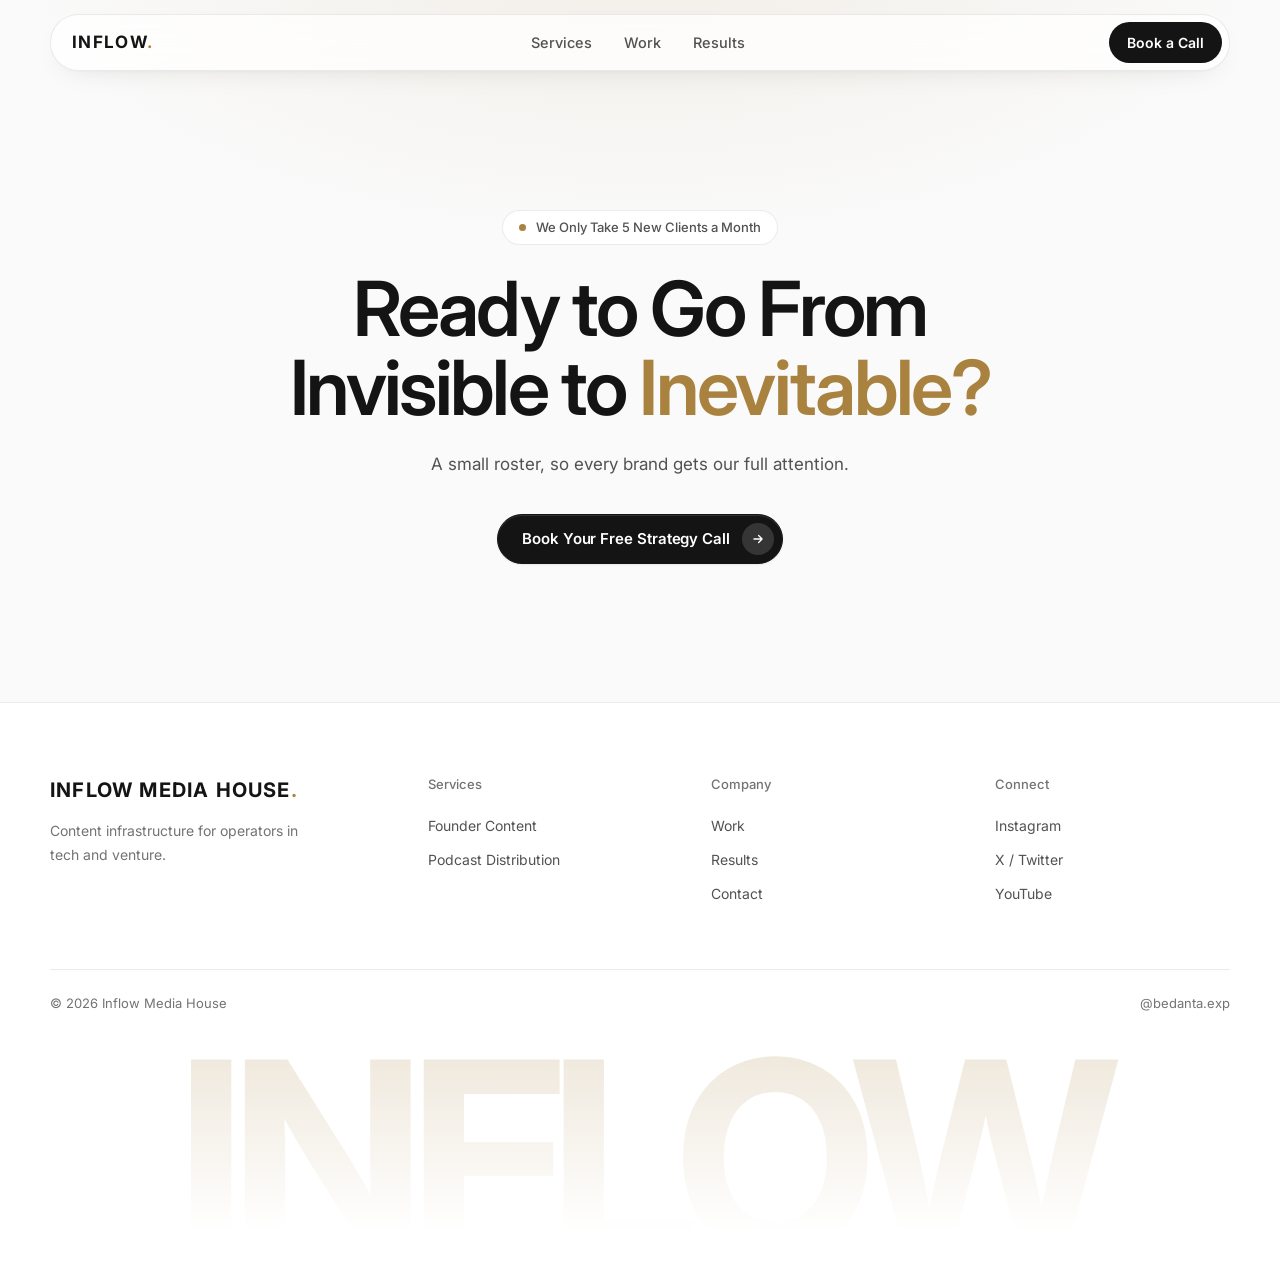
==== commit 707865f5: "Minimal copy pass: less than half the words, no dashes, fewer boxes - Removed every em and en dash s" ====
--- a/contact/index.html
+++ b/contact/index.html
@@ -6,7 +6,7 @@
 <link rel="apple-touch-icon" href="/favicon.svg">
 <meta name="theme-color" content="#FAFAFA">
 <meta name="viewport" content="width=device-width, initial-scale=1.0">
-<title>Contact — Inflow Media House</title>
+<title>Contact | Inflow Media House</title>
 <link rel="preconnect" href="https://fonts.googleapis.com">
 <link rel="preconnect" href="https://fonts.gstatic.com" crossorigin>
 <link rel="preconnect" href="https://api.fontshare.com" crossorigin>
@@ -35,11 +35,10 @@
   <div class="h-con">
     <div class="cta-spots"><span class="spot-pulse"></span>We Only Take 5 New Clients a Month</div>
     <h1 class="h-ttl">Ready to Go From Invisible to <span class="hi">Inevitable?</span></h1>
-    <p class="h-sub">We keep our client roster small so every brand gets our full attention. Spots are limited and we move fast.</p>
+    <p class="h-sub">A small roster, so every brand gets our full attention.</p>
     <div class="h-ctas">
       <a href="https://cal.com/inflowmediahouse/30min" class="btn-p">Book Your Free Strategy Call</a>
     </div>
-    <p class="cta-note">30-minute call · We audit your content live on the call · No pitch deck</p>
   </div>
 </section>
 
@@ -47,25 +46,25 @@
   <div class="ft">
     <div>
       <div class="f-log">INFLOW MEDIA HOUSE<span>.</span></div>
-      <p class="f-tag">Storytelling and media partners for startups, founders, and venture-backed teams.</p>
+      <p class="f-tag">Content infrastructure for operators in tech and venture.</p>
     </div>
     <div class="f-col"><h4>Services</h4><ul>
+      <li><a href="/founders">Founder Content</a></li>
       <li><a href="/podcast">Podcast Distribution</a></li>
-      <li><a href="/founders">Founder-Led Content Strategy</a></li>
     </ul></div>
     <div class="f-col"><h4>Company</h4><ul>
-      <li><a href="/work">Portfolio</a></li>
+      <li><a href="/work">Work</a></li>
       <li><a href="/results">Results</a></li>
       <li><a href="/contact">Contact</a></li>
     </ul></div>
     <div class="f-col"><h4>Connect</h4><ul>
-      <li><a href="https://instagram.com/bedanta.exp" target="_blank">Instagram @bedanta.exp</a></li>
+      <li><a href="https://instagram.com/bedanta.exp" target="_blank">Instagram</a></li>
       <li><a href="https://x.com/inflowMH" target="_blank">X / Twitter</a></li>
       <li><a href="#" target="_blank">YouTube</a></li>
     </ul></div>
   </div>
   <div class="fb">
-    <span class="fc">© 2026 Inflow Media. All rights reserved.</span>
+    <span class="fc">© 2026 Inflow Media House</span>
     <span class="fc">@bedanta.exp</span>
   </div>
 </footer>
--- a/style.css
+++ b/style.css
@@ -1,5 +1,5 @@
 /* ============================================================
-   INFLOW MEDIA — SHARED STYLES (light theme)
+   INFLOW MEDIA: SHARED STYLES (light theme)
    Every page links this file. Edit tokens here = changes everywhere.
    Fonts: Switzer (display) via Fontshare + Inter (body) via Google Fonts,
    loaded in each page's <head>.
@@ -27,18 +27,9 @@
   --ease:cubic-bezier(.32,.72,0,1);
 }
 
-/* Dark scope — black bands (mechanism, CTA, footer), echoing the
-   dark-bookend rhythm of the reference design */
-.dark,.cta-sec,footer{
-  --bg:#0A0A0A;--sur:#141414;--mut:#1C1C1C;
-  --bdr:rgba(255,255,255,.10);--bdr2:rgba(255,255,255,.2);
-  --fg:#F5F5F4;--wht:#F5F5F4;--fg2:rgba(255,255,255,.72);--fg3:rgba(255,255,255,.52);
-  --acc:#D4AF6A;--acc-ink:#D4AF6A;--acc-soft:rgba(212,175,106,.12);--gls:rgba(255,255,255,.05);
-  background:var(--bg);color:var(--fg);
-}
-
 *,*::before,*::after{margin:0;padding:0;box-sizing:border-box}
-html{scroll-behavior:smooth;-webkit-text-size-adjust:100%}
+html{scroll-behavior:smooth;scroll-padding-top:96px;-webkit-text-size-adjust:100%}
+:focus-visible{outline:2px solid var(--acc);outline-offset:3px;border-radius:6px}
 body{background:var(--bg);color:var(--fg);font-family:var(--ff-b);font-size:16px;line-height:1.5;overflow-x:hidden;-webkit-font-smoothing:antialiased;-moz-osx-font-smoothing:grayscale}
 ::selection{background:rgba(168,130,62,.22)}
 
@@ -46,13 +37,18 @@
 .cur,.cur-r{display:none}
 
 /* ---- NAV ---- */
-nav{position:fixed;top:0;left:0;right:0;z-index:1000;padding:16px max(24px,calc((100% - 1240px)/2));display:flex;align-items:center;justify-content:space-between;border-bottom:1px solid transparent;transition:background .35s var(--ease),border-color .35s var(--ease)}
-nav.sc{background:rgba(250,250,250,.82);backdrop-filter:blur(16px) saturate(180%);-webkit-backdrop-filter:blur(16px) saturate(180%);border-bottom-color:var(--bdr)}
+/* Floating glass pill. The blur lives on ::before; a backdrop-filter on the
+   nav itself would become the containing block for the fixed mobile menu. */
+nav{position:fixed;top:14px;left:16px;right:16px;max-width:1180px;margin:0 auto;z-index:1000;padding:8px 8px 8px 22px;display:flex;align-items:center;justify-content:space-between;border-radius:999px;transition:top .5s var(--ease)}
+nav::before{content:'';position:absolute;inset:0;z-index:-1;border-radius:inherit;background:rgba(255,255,255,.72);border:1px solid var(--bdr);box-shadow:0 1px 2px rgba(0,0,0,.03),0 10px 30px -14px rgba(0,0,0,.12);-webkit-backdrop-filter:blur(16px) saturate(180%);backdrop-filter:blur(16px) saturate(180%);transition:box-shadow .5s var(--ease),background .35s}
+nav.sc{top:10px}
+nav.sc::before{background:rgba(255,255,255,.86);box-shadow:0 1px 2px rgba(0,0,0,.04),0 16px 40px -16px rgba(0,0,0,.18)}
 .n-logo{font-family:var(--ff-d);font-weight:700;font-size:17px;letter-spacing:.08em;text-transform:uppercase;color:var(--fg);text-decoration:none}
 .n-logo span{color:var(--acc)}
-.n-links{display:flex;gap:32px;list-style:none}
-.n-links a{color:var(--fg2);text-decoration:none;font-size:14.5px;font-weight:500;transition:color .2s;font-family:var(--ff-b)}
-.n-links a:hover,.n-links a.active{color:var(--fg)}
+.n-links{display:flex;gap:4px;list-style:none;position:absolute;left:50%;transform:translateX(-50%)}
+.n-links a{display:block;color:var(--fg2);text-decoration:none;font-size:14.5px;font-weight:500;padding:8px 14px;border-radius:999px;transition:color .2s,background .2s;font-family:var(--ff-b)}
+.n-links a:hover{color:var(--fg);background:var(--gls)}
+.n-links a.active{color:var(--fg);background:rgba(10,10,10,.05)}
 .n-cta{background:var(--fg);color:#fff;padding:10px 18px;font-weight:600;font-size:14px;text-decoration:none;border-radius:999px;font-family:var(--ff-b);transition:transform .35s var(--ease),background .25s}
 .n-cta:hover{background:#2A2A2A;transform:translateY(-1px)}
 
@@ -67,35 +63,39 @@
 body.nav-open{overflow:hidden}
 
 @media(max-width:900px){
-  nav{padding:14px 20px}
+  nav{top:10px;left:12px;right:12px;padding:6px 6px 6px 18px}
+  nav.sc{top:8px}
   .n-logo{font-size:15px}
   nav > .n-cta{display:none}
-  .n-burger{display:flex}
+  .n-burger{display:flex;border-radius:999px;padding:12px}
   .n-links{
-    position:fixed;top:0;right:0;height:100vh;width:80%;max-width:340px;
+    position:fixed;top:0;right:0;left:auto;height:100vh;height:100dvh;width:82%;max-width:340px;
     background:#fff;
     flex-direction:column;justify-content:center;align-items:flex-start;
-    gap:24px;padding:100px 36px 40px;margin:0;
+    gap:10px;padding:100px 32px 40px;margin:0;
     transform:translateX(100%);visibility:hidden;transition:transform .45s var(--ease),visibility 0s linear .45s;
     border-left:1px solid var(--bdr);z-index:1001;
   }
   .n-links.open{transform:translateX(0);visibility:visible;box-shadow:-24px 0 60px -20px rgba(0,0,0,.18);transition:transform .45s var(--ease),visibility 0s}
   .h-eye{font-size:12px;border-radius:14px;text-align:center}
-  .n-links a{font-family:var(--ff-d);font-size:22px;font-weight:600;color:var(--fg)}
-  .n-links .n-cta-mobile{display:inline-block;margin-top:8px;font-family:var(--ff-b);font-size:15px;color:#fff}
+  .n-links a{font-family:var(--ff-d);font-size:24px;font-weight:600;color:var(--fg);padding:6px 0;background:none!important}
+  .n-links .n-cta-mobile{display:inline-block;margin-top:16px;padding:12px 22px;font-family:var(--ff-b);font-size:15px;color:#fff;background:var(--fg)!important}
 }
 
 /* ---- BUTTONS ---- */
-.btn-p,.btn-g{display:inline-flex;align-items:center;justify-content:center;gap:8px;padding:14px 26px;font-family:var(--ff-b);font-weight:600;font-size:15px;letter-spacing:-.005em;text-decoration:none;border-radius:999px;transition:transform .4s var(--ease),background .25s,border-color .25s,box-shadow .4s var(--ease)}
-.btn-p{background:var(--fg);color:#fff;border:1px solid var(--fg)}
-.btn-p:hover{background:#2A2A2A;transform:translateY(-2px);box-shadow:0 12px 28px -12px rgba(0,0,0,.35)}
-.btn-g{background:var(--sur);color:var(--fg);border:1px solid var(--bdr2)}
-.btn-g:hover{border-color:rgba(10,10,10,.3);background:#F5F5F5;transform:translateY(-2px)}
+.btn-p,.btn-g{display:inline-flex;align-items:center;justify-content:center;gap:12px;min-height:48px;font-family:var(--ff-b);font-weight:600;font-size:15px;letter-spacing:-.005em;text-decoration:none;border-radius:999px;transition:transform .4s var(--ease),background .25s,border-color .25s,box-shadow .4s var(--ease)}
+/* Primary: button-in-button, a nested arrow circle that nudges on hover */
+.btn-p{background:var(--fg);color:#fff;border:1px solid var(--fg);padding:8px 8px 8px 24px;box-shadow:0 1px 2px rgba(0,0,0,.08),inset 0 1px 0 rgba(255,255,255,.12)}
+.btn-p::after{content:'';flex-shrink:0;width:32px;height:32px;border-radius:50%;background:rgba(255,255,255,.14) url("data:image/svg+xml,%3Csvg xmlns='http://www.w3.org/2000/svg' viewBox='0 0 24 24' fill='none' stroke='white' stroke-width='2.2' stroke-linecap='round' stroke-linejoin='round'%3E%3Cpath d='M5 12h14M13 6l6 6-6 6'/%3E%3C/svg%3E") center/14px no-repeat;transition:transform .45s var(--ease),background-color .25s}
+.btn-p:hover{background:#262626;transform:translateY(-2px);box-shadow:0 14px 30px -12px rgba(0,0,0,.4)}
+.btn-p:hover::after{transform:translateX(3px);background-color:var(--acc)}
+.btn-g{background:var(--sur);color:var(--fg);border:1px solid var(--bdr2);padding:0 24px;box-shadow:0 1px 2px rgba(0,0,0,.04)}
+.btn-g:hover{border-color:rgba(10,10,10,.28);background:#F7F7F6;transform:translateY(-2px)}
 .btn-p:active,.btn-g:active{transform:scale(.98)}
-.dark .btn-p,.cta-sec .btn-p{background:#fff;color:#141414;border-color:#fff}
-.dark .btn-p:hover,.cta-sec .btn-p:hover{background:#EDEDED}
-.dark .btn-g,.cta-sec .btn-g{background:transparent;color:#fff;border-color:rgba(255,255,255,.22)}
-.dark .btn-g:hover,.cta-sec .btn-g:hover{background:rgba(255,255,255,.06);border-color:rgba(255,255,255,.4)}
+
+/* ---- ICON TILE (thin-line icons on cards) ---- */
+.ico{width:44px;height:44px;border-radius:12px;background:var(--acc-soft);border:1px solid rgba(168,130,62,.18);display:grid;place-items:center;color:var(--acc-ink);flex-shrink:0}
+.ico svg{width:22px;height:22px;fill:none;stroke:currentColor;stroke-width:1.6;stroke-linecap:round;stroke-linejoin:round}
 
 /* ---- SECTION LABELS / TITLES ---- */
 .s-lbl,.h-eye{display:inline-flex;width:fit-content;align-items:center;gap:8px;font-family:var(--ff-b);font-size:13px;font-weight:500;color:var(--fg2);background:var(--sur);border:1px solid var(--bdr);border-radius:999px;padding:6px 14px 6px 12px;margin-bottom:22px;letter-spacing:0;text-transform:none}
@@ -105,7 +105,7 @@
 .s-ttl .hi{color:var(--acc);font-style:normal}
 .s-sub{font-size:17px;line-height:1.65;color:var(--fg2);max-width:580px}
 
-/* ---- SECTION SCAFFOLD — content column capped at 1180px, centered ---- */
+/* ---- SECTION SCAFFOLD: content column capped at 1180px, centered ---- */
 .sec{padding:120px max(24px,calc((100% - 1180px)/2));position:relative}
 .alt{background:var(--sur);border-top:1px solid var(--bdr);border-bottom:1px solid var(--bdr)}
 .sec-hd{max-width:720px;margin:0 auto 56px;text-align:center}
@@ -164,15 +164,39 @@
   .faq-sec{padding:80px 20px}
 }
 
+/* ---- STEPS: open row, no boxes (shared) ---- */
+.steps{display:grid;grid-template-columns:repeat(4,1fr);gap:32px}
+.step{padding-top:26px;border-top:1px solid var(--bdr2);position:relative}
+.step::before{content:'';position:absolute;top:-1px;left:0;width:40px;height:2px;background:var(--acc)}
+.step .ico{margin-bottom:20px}
+.step-n{font-size:13px;font-weight:600;color:var(--acc-ink);margin-bottom:6px}
+.step-t{font-family:var(--ff-d);font-weight:600;font-size:20px;letter-spacing:-.02em;color:var(--fg);margin-bottom:6px}
+.step-d{font-size:15px;line-height:1.6;color:var(--fg2)}
+@media(max-width:900px){.steps{grid-template-columns:1fr 1fr;gap:36px 24px}}
+@media(max-width:560px){.steps{grid-template-columns:1fr}}
+
 /* ---- FAQ ACCORDION (shared) ---- */
 .faq-wrap{max-width:820px;margin:0 auto}
-.faq-item{background:var(--sur);border:1px solid var(--bdr);border-radius:14px;padding:22px 26px;margin-bottom:12px;transition:border-color .25s}
-.faq-item[open]{border-color:var(--bdr2)}
+.faq-item{border-bottom:1px solid var(--bdr2);padding:22px 0}
+.faq-item:first-child{border-top:1px solid var(--bdr2)}
 .faq-item summary{cursor:pointer;list-style:none;display:flex;justify-content:space-between;align-items:center;gap:20px;font-family:var(--ff-d);font-size:18px;font-weight:600;letter-spacing:-.01em;color:var(--fg)}
 .faq-item summary::-webkit-details-marker{display:none}
 .faq-item summary::after{content:'+';display:flex;align-items:center;justify-content:center;width:28px;height:28px;border-radius:50%;background:var(--mut);font-family:var(--ff-b);font-size:18px;font-weight:500;color:var(--fg2);transition:transform .3s var(--ease);flex-shrink:0}
 .faq-item[open] summary::after{transform:rotate(45deg)}
 .faq-a{font-size:15.5px;line-height:1.75;color:var(--fg2);margin-top:14px;max-width:700px}
+
+/* ---- VIDEO TESTIMONIALS (shared: homepage and /results) ----
+   Each slot is a 9:16 card. Swap a .vt-slot for a .vt-card holding the embed. */
+.vt-grid{display:grid;grid-template-columns:repeat(3,minmax(0,300px));justify-content:center;gap:28px}
+.vt-card,.vt-slot{position:relative;aspect-ratio:9/16;border-radius:var(--r);overflow:hidden}
+.vt-card{background:#EDECEA;outline:6px solid #fff;box-shadow:0 0 0 7px var(--bdr),0 24px 48px -24px rgba(0,0,0,.28)}
+.vt-card iframe{position:absolute;inset:0;width:100%;height:100%;border:none;display:block}
+.vt-slot{display:flex;flex-direction:column;align-items:center;justify-content:center;gap:14px;border:1.5px dashed rgba(168,130,62,.35);background:linear-gradient(180deg,#FFFFFF,#FBF8F2)}
+.vt-play{width:56px;height:56px;border-radius:50%;background:var(--acc-soft);border:1px solid rgba(168,130,62,.25);display:grid;place-items:center;color:var(--acc-ink)}
+.vt-play svg{width:20px;height:20px;margin-left:3px;fill:currentColor}
+.vt-slot span{font-size:13px;font-weight:500;color:var(--fg3)}
+@media(max-width:900px){.vt-grid{grid-template-columns:repeat(3,minmax(0,1fr));gap:14px}.vt-card{outline-width:3px;box-shadow:0 0 0 4px var(--bdr),0 16px 32px -18px rgba(0,0,0,.28)}}
+@media(max-width:560px){.vt-grid{grid-template-columns:minmax(0,280px)}.vt-slot span{font-size:12px}}
 
 /* ---- GENERIC CARD ---- */
 .card{background:var(--sur);border:1px solid var(--bdr);border-radius:var(--r);box-shadow:var(--sh)}
@@ -191,11 +215,11 @@
 .pr-ttl{font-family:var(--ff-d);font-size:20px;font-weight:600;letter-spacing:-.015em;color:var(--fg)}
 .pr-d{font-size:15px;color:var(--fg2);line-height:1.7}
 
-/* ---- VIDEO CARDS (portfolio) — tiles stay dark so thumbnails pop ---- */
+/* ---- VIDEO CARDS (portfolio): tiles stay dark so thumbnails pop ---- */
 .w-grid{display:grid;grid-template-columns:repeat(12,1fr);gap:16px}
 .wc1{grid-column:1/8}.wc2{grid-column:8/13}
 .wc3{grid-column:1/5}.wc4{grid-column:5/9}.wc5{grid-column:9/13}
-.wc{position:relative;overflow:hidden;aspect-ratio:16/10;background:#111;border-radius:var(--r);box-shadow:var(--sh);color:#fff}
+.wc{position:relative;overflow:hidden;aspect-ratio:16/10;background:#1A1A1A;border-radius:var(--r);box-shadow:var(--sh);color:#fff}
 .wc-th{position:absolute;inset:0;background-size:cover;background-position:center;transition:transform .6s var(--ease),opacity .4s}
 .wc:hover .wc-th{transform:scale(1.04)}
 .wc-ifr{position:absolute;inset:0;opacity:0;pointer-events:none;transition:opacity .4s}
@@ -245,18 +269,27 @@
 .s-n .ac{color:var(--acc)}
 .s-l{margin-top:12px;font-family:var(--ff-b);font-size:14px;font-weight:500;color:var(--fg3)}
 
-/* ---- CTA SECTION (dark band) ---- */
-.cta-sec{padding:140px 24px;position:relative;overflow:hidden;text-align:center}
-#ctaCv{position:absolute;inset:0;z-index:0}
+/* ---- CTA: light rounded panel with a soft gold glow ---- */
+.cta-sec{margin:24px max(16px,calc((100% - 1240px)/2)) 96px;padding:120px 24px;border-radius:32px;position:relative;overflow:hidden;text-align:center;border:1px solid rgba(168,130,62,.22);
+  background:
+    radial-gradient(600px 300px at 50% 0%,rgba(168,130,62,.16),transparent 70%),
+    radial-gradient(500px 260px at 50% 110%,rgba(168,130,62,.10),transparent 70%),
+    linear-gradient(180deg,#FFFFFF,#FBF8F2);
+  box-shadow:0 1px 2px rgba(0,0,0,.03),0 30px 60px -30px rgba(120,90,40,.25)}
+.cta-sec::before{content:'';position:absolute;inset:0;pointer-events:none;
+  background-image:linear-gradient(rgba(168,130,62,.08) 1px,transparent 1px),linear-gradient(90deg,rgba(168,130,62,.08) 1px,transparent 1px);background-size:56px 56px;
+  -webkit-mask-image:radial-gradient(ellipse 60% 70% at 50% 50%,#000 10%,transparent 70%);mask-image:radial-gradient(ellipse 60% 70% at 50% 50%,#000 10%,transparent 70%)}
+#ctaCv{position:absolute;inset:0;z-index:0;opacity:.6}
 .cta-in{position:relative;z-index:2;max-width:760px;margin:0 auto}
-.cta-ey{display:inline-flex;align-items:center;gap:8px;font-family:var(--ff-b);font-size:13px;font-weight:500;color:var(--fg2);border:1px solid var(--bdr);border-radius:999px;padding:6px 14px 6px 12px;margin-bottom:24px}
+.cta-ey{display:inline-flex;align-items:center;gap:8px;font-family:var(--ff-b);font-size:13px;font-weight:500;color:var(--fg2);background:var(--sur);border:1px solid var(--bdr);border-radius:999px;padding:6px 14px 6px 12px;margin-bottom:24px}
 .cta-ey::before{content:'';width:6px;height:6px;border-radius:50%;background:var(--acc)}
-.cta-ttl{font-family:var(--ff-d);font-weight:600;font-size:clamp(40px,6vw,76px);line-height:1.02;letter-spacing:-.035em;margin-bottom:22px;color:var(--fg)}
+.cta-ttl{font-family:var(--ff-d);font-weight:600;font-size:clamp(38px,5.6vw,72px);line-height:1.02;letter-spacing:-.04em;margin-bottom:22px;color:var(--fg)}
 .cta-sub{font-size:17px;color:var(--fg2);max-width:520px;margin:0 auto 36px;line-height:1.65}
 .cta-note{margin-top:20px;font-family:var(--ff-b);font-size:13px;color:var(--fg3)}
 
-/* ---- FOOTER (dark) ---- */
-footer{padding:72px max(24px,calc((100% - 1240px)/2)) 40px}
+/* ---- FOOTER: light, with an oversized faint wordmark ---- */
+footer{position:relative;overflow:hidden;background:var(--sur);border-top:1px solid var(--bdr);padding:72px max(24px,calc((100% - 1180px)/2)) 0}
+footer::after{content:'INFLOW';display:block;margin-top:40px;text-align:center;font-family:var(--ff-d);font-weight:700;font-size:clamp(88px,21vw,320px);line-height:.78;letter-spacing:-.06em;color:transparent;background:linear-gradient(180deg,rgba(168,130,62,.18),rgba(168,130,62,0) 85%);-webkit-background-clip:text;background-clip:text;pointer-events:none;user-select:none}
 .ft{display:grid;grid-template-columns:1.4fr 1fr 1fr 1fr;gap:48px;margin-bottom:64px}
 .f-log{font-family:var(--ff-d);font-weight:700;font-size:20px;letter-spacing:.06em;color:var(--fg);margin-bottom:14px}
 .f-log span{color:var(--acc)}
@@ -295,7 +328,7 @@
   .pr-n{font-size:30px}
   .pr-d{grid-column:1/-1}
   .stats,.res-grid{grid-template-columns:1fr}
-  .cta-sec{padding:100px 20px}
+  .cta-sec{padding:80px 20px;border-radius:24px;margin:8px 12px 64px}
 }
 @media(prefers-reduced-motion:reduce){
   *,*::before,*::after{animation-duration:.01ms!important;animation-iteration-count:1!important;transition-duration:.01ms!important}
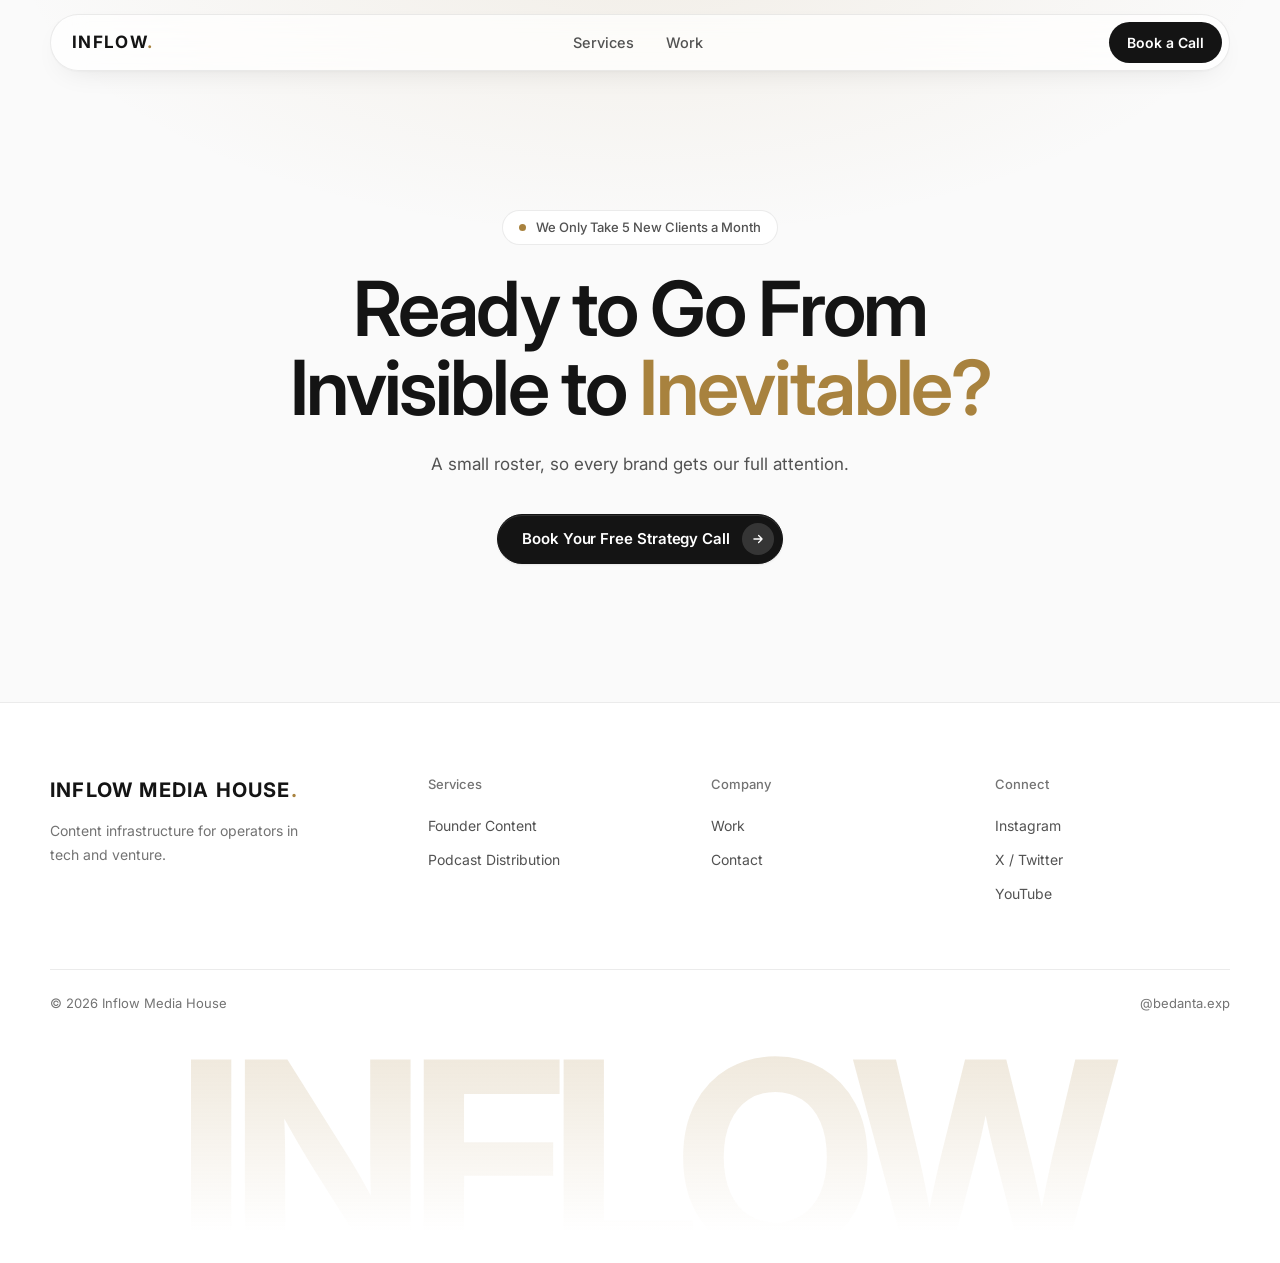
==== commit fb3861d9: "Remove video testimonials section and the /results page - Homepage "In Their Words" section and its " ====
--- a/contact/index.html
+++ b/contact/index.html
@@ -26,7 +26,6 @@
   <ul class="n-links">
     <li><a href="/services">Services</a></li>
     <li><a href="/work">Work</a></li>
-    <li><a href="/results">Results</a></li>
   </ul>
   <a href="https://cal.com/inflowmediahouse/30min" class="n-cta">Book a Call</a>
 </nav>
@@ -54,7 +53,6 @@
     </ul></div>
     <div class="f-col"><h4>Company</h4><ul>
       <li><a href="/work">Work</a></li>
-      <li><a href="/results">Results</a></li>
       <li><a href="/contact">Contact</a></li>
     </ul></div>
     <div class="f-col"><h4>Connect</h4><ul>
--- a/style.css
+++ b/style.css
@@ -185,19 +185,6 @@
 .faq-item[open] summary::after{transform:rotate(45deg)}
 .faq-a{font-size:15.5px;line-height:1.75;color:var(--fg2);margin-top:14px;max-width:700px}
 
-/* ---- VIDEO TESTIMONIALS (shared: homepage and /results) ----
-   Each slot is a 9:16 card. Swap a .vt-slot for a .vt-card holding the embed. */
-.vt-grid{display:grid;grid-template-columns:repeat(3,minmax(0,300px));justify-content:center;gap:28px}
-.vt-card,.vt-slot{position:relative;aspect-ratio:9/16;border-radius:var(--r);overflow:hidden}
-.vt-card{background:#EDECEA;outline:6px solid #fff;box-shadow:0 0 0 7px var(--bdr),0 24px 48px -24px rgba(0,0,0,.28)}
-.vt-card iframe{position:absolute;inset:0;width:100%;height:100%;border:none;display:block}
-.vt-slot{display:flex;flex-direction:column;align-items:center;justify-content:center;gap:14px;border:1.5px dashed rgba(168,130,62,.35);background:linear-gradient(180deg,#FFFFFF,#FBF8F2)}
-.vt-play{width:56px;height:56px;border-radius:50%;background:var(--acc-soft);border:1px solid rgba(168,130,62,.25);display:grid;place-items:center;color:var(--acc-ink)}
-.vt-play svg{width:20px;height:20px;margin-left:3px;fill:currentColor}
-.vt-slot span{font-size:13px;font-weight:500;color:var(--fg3)}
-@media(max-width:900px){.vt-grid{grid-template-columns:repeat(3,minmax(0,1fr));gap:14px}.vt-card{outline-width:3px;box-shadow:0 0 0 4px var(--bdr),0 16px 32px -18px rgba(0,0,0,.28)}}
-@media(max-width:560px){.vt-grid{grid-template-columns:minmax(0,280px)}.vt-slot span{font-size:12px}}
-
 /* ---- GENERIC CARD ---- */
 .card{background:var(--sur);border:1px solid var(--bdr);border-radius:var(--r);box-shadow:var(--sh)}
 
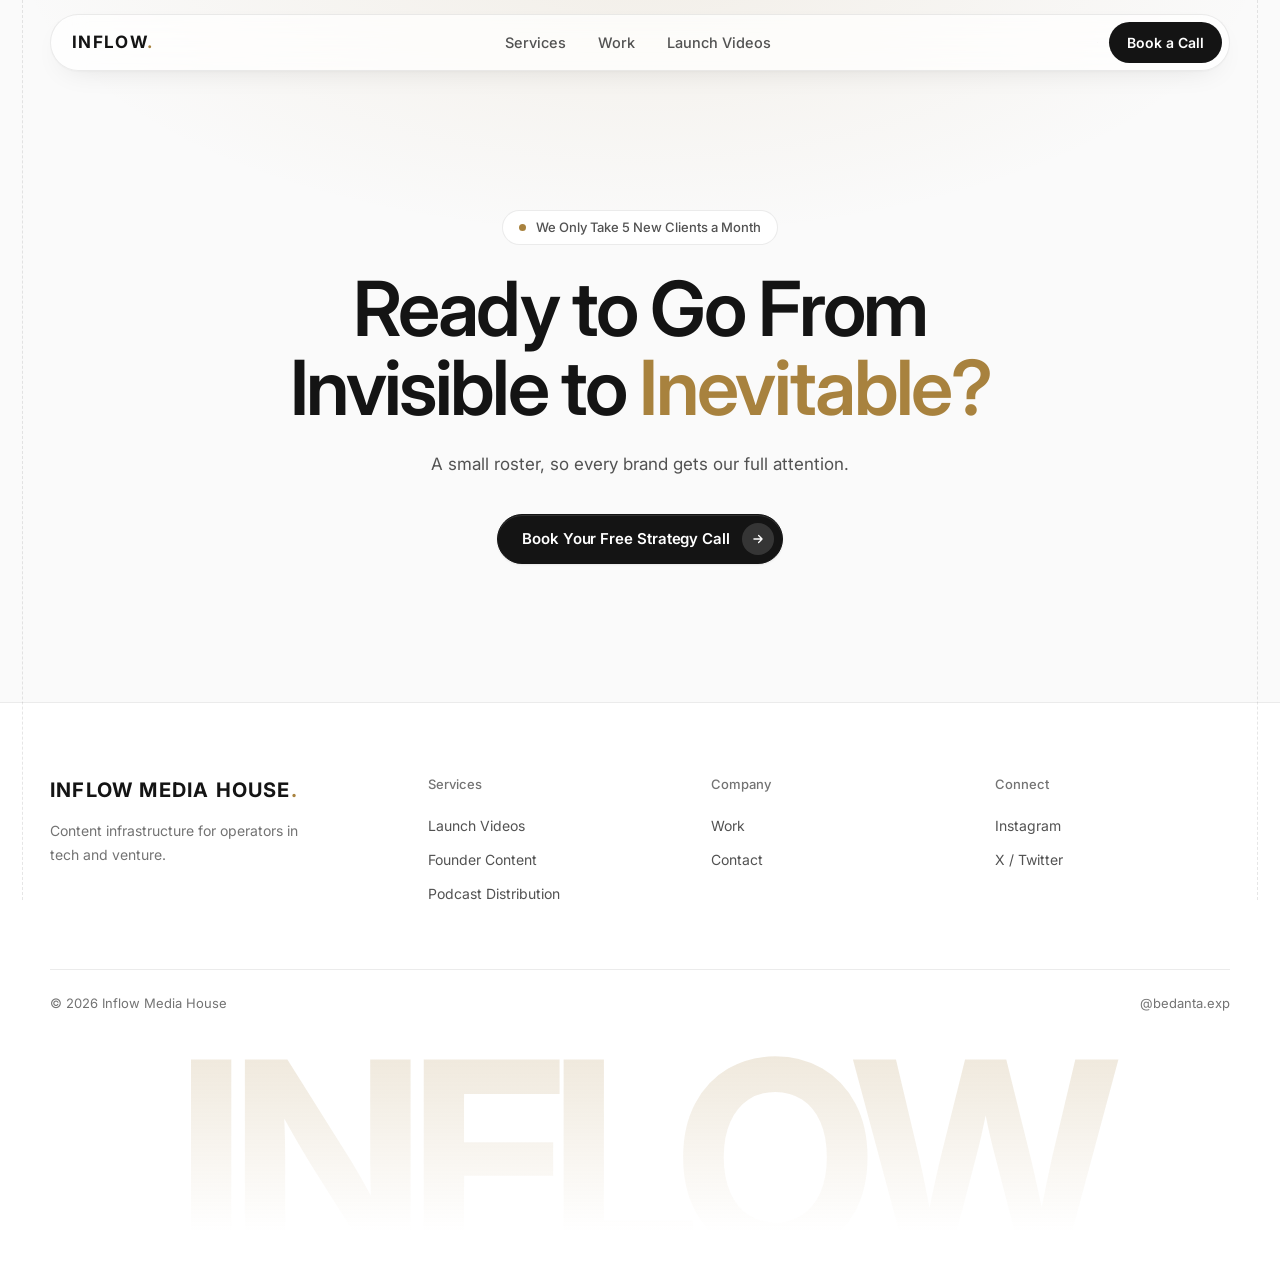
==== commit 5d1fdd71: "Add /launch page (launch videos), link it site-wide - New /launch page: hero reel, recent work with " ====
--- a/contact/index.html
+++ b/contact/index.html
@@ -26,6 +26,7 @@
   <ul class="n-links">
     <li><a href="/services">Services</a></li>
     <li><a href="/work">Work</a></li>
+  <li><a href="/launch">Launch Videos</a></li>
   </ul>
   <a href="https://cal.com/inflowmediahouse/30min" class="n-cta">Book a Call</a>
 </nav>
@@ -48,6 +49,7 @@
       <p class="f-tag">Content infrastructure for operators in tech and venture.</p>
     </div>
     <div class="f-col"><h4>Services</h4><ul>
+      <li><a href="/launch">Launch Videos</a></li>
       <li><a href="/founders">Founder Content</a></li>
       <li><a href="/podcast">Podcast Distribution</a></li>
     </ul></div>
@@ -58,7 +60,6 @@
     <div class="f-col"><h4>Connect</h4><ul>
       <li><a href="https://instagram.com/bedanta.exp" target="_blank">Instagram</a></li>
       <li><a href="https://x.com/inflowMH" target="_blank">X / Twitter</a></li>
-      <li><a href="#" target="_blank">YouTube</a></li>
     </ul></div>
   </div>
   <div class="fb">
--- a/style.css
+++ b/style.css
@@ -51,6 +51,17 @@
 .n-links a.active{color:var(--fg);background:rgba(10,10,10,.05)}
 .n-cta{background:var(--fg);color:#fff;padding:10px 18px;font-weight:600;font-size:14px;text-decoration:none;border-radius:999px;font-family:var(--ff-b);transition:transform .35s var(--ease),background .25s}
 .n-cta:hover{background:#2A2A2A;transform:translateY(-1px)}
+/* Dark glass variant while the nav sits over a dark hero */
+nav.on-dark::before{background:rgba(18,16,12,.42);border-color:rgba(255,255,255,.12);box-shadow:0 10px 30px -14px rgba(0,0,0,.5)}
+nav.on-dark .n-logo{color:#fff}
+nav.on-dark > .n-cta{background:#fff;color:#141414}
+nav.on-dark > .n-cta:hover{background:#EFE9DD}
+nav.on-dark .n-burger span{background:#fff}
+nav.on-dark .n-burger.open span{background:var(--fg)}
+@media(min-width:901px){
+  nav.on-dark .n-links a{color:rgba(255,255,255,.72)}
+  nav.on-dark .n-links a:hover{color:#fff;background:rgba(255,255,255,.08)}
+}
 
 /* ---- MOBILE NAV ---- */
 .n-burger{display:none;flex-direction:column;justify-content:center;gap:5px;background:none;border:none;cursor:pointer;padding:8px;z-index:1002}
@@ -77,10 +88,13 @@
     border-left:1px solid var(--bdr);z-index:1001;
   }
   .n-links.open{transform:translateX(0);visibility:visible;box-shadow:-24px 0 60px -20px rgba(0,0,0,.18);transition:transform .45s var(--ease),visibility 0s}
+  body.nav-open .n-logo{position:relative;z-index:1002;color:var(--fg)}
   .h-eye{font-size:12px;border-radius:14px;text-align:center}
   .n-links a{font-family:var(--ff-d);font-size:24px;font-weight:600;color:var(--fg);padding:6px 0;background:none!important}
   .n-links .n-cta-mobile{display:inline-block;margin-top:16px;padding:12px 22px;font-family:var(--ff-b);font-size:15px;color:#fff;background:var(--fg)!important}
 }
+
+@media(max-width:560px){.n-links{width:100%;max-width:none;border-left:none}}
 
 /* ---- BUTTONS ---- */
 .btn-p,.btn-g{display:inline-flex;align-items:center;justify-content:center;gap:12px;min-height:48px;font-family:var(--ff-b);font-weight:600;font-size:15px;letter-spacing:-.005em;text-decoration:none;border-radius:999px;transition:transform .4s var(--ease),background .25s,border-color .25s,box-shadow .4s var(--ease)}
@@ -321,3 +335,105 @@
   *,*::before,*::after{animation-duration:.01ms!important;animation-iteration-count:1!important;transition-duration:.01ms!important}
   .rv,.h-eye,.h-ttl,.h-sub,.h-ctas{opacity:1!important;transform:none!important}
 }
+
+/* ============================================================
+   SERVICE CARDS (homepage + /services)
+   ============================================================ */
+.tier-grid{display:grid;grid-template-columns:repeat(3,1fr);gap:16px}
+.tier-card{background:var(--sur);border:1px solid var(--bdr);border-radius:24px;padding:32px;display:flex;flex-direction:column;align-items:flex-start;gap:14px;position:relative;overflow:hidden;box-shadow:var(--sh);transition:transform .5s var(--ease),box-shadow .5s var(--ease),border-color .25s}
+.tier-card:hover{transform:translateY(-4px);box-shadow:var(--sh-h);border-color:var(--bdr2)}
+.tier-card::before{content:'';position:absolute;inset:0;z-index:0;opacity:0;transition:opacity .35s;pointer-events:none;background:radial-gradient(360px circle at var(--mx,50%) var(--my,50%),rgba(168,130,62,.12),transparent 65%)}
+.tier-card:hover::before{opacity:1}
+.tier-card > *{position:relative;z-index:1}
+.tier-card .ico{margin-bottom:8px}
+.tier-ttl{font-family:var(--ff-d);font-weight:600;font-size:21px;letter-spacing:-.02em;line-height:1.25;color:var(--fg)}
+.tier-for{font-size:15.5px;color:var(--fg2);line-height:1.6;flex:1;margin-bottom:10px}
+.tier-card .btn-p,.tier-card .btn-g{width:100%}
+.tier-card .btn-p{justify-content:space-between}
+
+/* Service previews: small illustrated UI at the top of each card */
+.tv{align-self:stretch;height:172px;margin-bottom:10px;border-radius:16px;position:relative;overflow:hidden;background:linear-gradient(160deg,#FBF6EC,#F2ECE1);border:1px solid rgba(168,130,62,.18)}
+/* A: founder posts fanning out */
+.tv-post{position:absolute;left:50%;top:50%;width:44%;height:64%;background:#fff;border-radius:12px;padding:12px;box-shadow:0 14px 30px -14px rgba(60,40,10,.35);border:1px solid rgba(10,10,10,.06);transition:transform .6s var(--ease);display:flex;flex-direction:column;gap:7px}
+.tv-post:nth-child(1){transform:translate(-112%,-46%) rotate(-9deg)}
+.tv-post:nth-child(2){transform:translate(-50%,-54%);z-index:2}
+.tv-post:nth-child(3){transform:translate(12%,-46%) rotate(9deg)}
+.tier-card:hover .tv-post:nth-child(1){transform:translate(-122%,-48%) rotate(-12deg)}
+.tier-card:hover .tv-post:nth-child(3){transform:translate(22%,-48%) rotate(12deg)}
+.tv-post .av{width:20px;height:20px;border-radius:50%;background:linear-gradient(135deg,#EAD29B,#A8823E)}
+.tv-post b{display:block;height:6px;border-radius:3px;background:#E7E3DC}
+.tv-post b.s{width:62%}
+.tv-post .pl{margin-top:auto;align-self:flex-start;display:grid;place-items:center;width:22px;height:22px;border-radius:6px;font:700 11px/1 var(--ff-b);color:#fff}
+.pl.li{background:#0A66C2}.pl.x{background:#141414}.pl.yt{background:#FF0000}
+.pl.yt::after{content:'';border-left:7px solid #fff;border-top:4.5px solid transparent;border-bottom:4.5px solid transparent;margin-left:2px}
+/* B: waveform becomes clips */
+.tv-pod{display:flex;align-items:center;justify-content:center;gap:14px;padding:0 18px}
+.wave{display:flex;align-items:center;gap:3px;height:70px}
+.wave i{display:block;width:4px;height:calc(var(--h)*100%);border-radius:3px;background:linear-gradient(180deg,#C9A35C,#8A6A2E);animation:wv 1.4s ease-in-out infinite;animation-delay:calc(var(--d)*-1s);transform-origin:center}
+@keyframes wv{0%,100%{transform:scaleY(.45)}50%{transform:scaleY(1)}}
+.tv-arrow{width:26px;height:26px;border-radius:50%;background:#fff;display:grid;place-items:center;box-shadow:0 4px 12px rgba(0,0,0,.08);flex-shrink:0}
+.tv-arrow::after{content:'';width:7px;height:7px;border-top:2px solid var(--acc-ink);border-right:2px solid var(--acc-ink);transform:rotate(45deg) translate(-1px,1px)}
+.clips{display:grid;grid-template-columns:repeat(3,22px);gap:5px}
+.clips i{display:block;height:39px;border-radius:5px;background:linear-gradient(170deg,#2A2218,#0E0C09);box-shadow:inset 0 0 0 1px rgba(217,184,116,.35);animation:clipIn 2.8s ease-in-out infinite;animation-delay:calc(var(--d)*.18s)}
+@keyframes clipIn{0%,100%{opacity:.55}40%,60%{opacity:1}}
+.tv-chip{position:absolute;right:12px;top:12px;font-size:11.5px;font-weight:600;color:var(--acc-ink);background:#fff;border-radius:999px;padding:4px 10px;box-shadow:0 2px 8px rgba(0,0,0,.06)}
+/* C: launch film player */
+.tv-launch{display:grid;place-items:center}
+.player{width:78%;border-radius:12px;overflow:hidden;background:#0B0A08;box-shadow:0 18px 36px -18px rgba(0,0,0,.55)}
+.player .scr{position:relative;height:92px;display:grid;place-items:center;background:radial-gradient(ellipse 70% 90% at 50% 110%,rgba(217,184,116,.55),transparent 70%),linear-gradient(160deg,#1A150D,#050505)}
+.player .play{width:34px;height:34px;border-radius:50%;background:rgba(255,255,255,.95);display:grid;place-items:center;transition:transform .5s var(--ease)}
+.player .play::after{content:'';border-left:10px solid #141414;border-top:6px solid transparent;border-bottom:6px solid transparent;margin-left:3px}
+.tier-card:hover .player .play{transform:scale(1.12)}
+.player .tag{position:absolute;left:10px;top:9px;font-size:9px;font-weight:700;letter-spacing:.12em;color:#EAD29B}
+.player .bar{height:4px;background:rgba(255,255,255,.12);margin:10px 12px 12px;border-radius:2px;overflow:hidden}
+.player .bar i{display:block;height:100%;width:40%;background:linear-gradient(90deg,#C9A35C,#EAD29B);animation:scrub 5s ease-in-out infinite}
+@keyframes scrub{0%{width:8%}100%{width:96%}}
+
+@media(max-width:900px){.tier-grid{grid-template-columns:1fr}}
+
+/* ============================================================
+   PREMIUM LAYER: guide rails, eyebrows, dark bands
+   ============================================================ */
+/* Dashed guide rails framing the content column */
+body::after{content:'';position:fixed;top:0;bottom:0;left:50%;z-index:999;pointer-events:none;width:min(1236px,calc(100% - 24px));transform:translateX(-50%);border-left:1px dashed rgba(128,128,128,.2);border-right:1px dashed rgba(128,128,128,.2)}
+@media(max-width:900px){body::after{width:calc(100% - 12px)}}
+
+/* Small grey line above a section title */
+.eyebrow{display:block;font-family:var(--ff-b);font-size:13px;font-weight:500;color:var(--fg3);margin-bottom:14px}
+
+/* Deep black band with a soft blue horizon */
+.dark-band{background:#010202;color:#fff;border:0;overflow:hidden;
+  background-image:radial-gradient(ellipse 60% 55% at 50% 118%,rgba(60,100,220,.32),transparent 70%),radial-gradient(ellipse 40% 30% at 85% 0%,rgba(110,80,200,.14),transparent 70%)}
+.dark-band .s-ttl{color:#fff}
+.dark-band .s-ttl .ol{color:rgba(255,255,255,.45)}
+.dark-band .eyebrow{color:rgba(255,255,255,.5)}
+
+/* Numbered steps in a hairline grid */
+.flow{display:grid;grid-template-columns:repeat(4,minmax(0,1fr));border:1px solid rgba(255,255,255,.1);border-radius:20px;overflow:hidden;background:rgba(255,255,255,.015)}
+.flow-i{padding:34px 28px 38px;border-left:1px solid rgba(255,255,255,.1);transition:background .4s var(--ease)}
+.flow-i:first-child{border-left:0}
+.flow-i:hover{background:rgba(255,255,255,.035)}
+.flow-n{font-family:var(--ff-d);font-weight:600;font-size:13px;color:rgba(255,255,255,.4);letter-spacing:.02em}
+.flow-t{font-family:var(--ff-d);font-weight:600;font-size:21px;letter-spacing:-.02em;margin:56px 0 10px}
+.flow-d{font-size:15px;line-height:1.6;color:rgba(255,255,255,.6)}
+@media(max-width:900px){.flow{grid-template-columns:1fr 1fr}.flow-i:nth-child(3){border-left:0}.flow-i:nth-child(n+3){border-top:1px solid rgba(255,255,255,.1)}.flow-t{margin-top:32px}}
+@media(max-width:560px){.flow{grid-template-columns:1fr}.flow-i{border-left:0;padding:26px 24px 28px}.flow-t{margin-top:16px}.flow-i+.flow-i{border-top:1px solid rgba(255,255,255,.1)}}
+
+/* Hairline cell grid (what every engagement includes) */
+.cells{display:grid;grid-template-columns:repeat(3,minmax(0,1fr));border:1px solid var(--bdr);border-radius:20px;overflow:hidden;background:var(--sur)}
+.cell{display:flex;align-items:center;gap:14px;padding:30px 28px;border-right:1px solid var(--bdr);border-bottom:1px solid var(--bdr);font-family:var(--ff-d);font-weight:600;font-size:16.5px;letter-spacing:-.01em;color:var(--fg);transition:background .35s var(--ease)}
+.cell:nth-child(3n){border-right:0}
+.cell:nth-last-child(-n+3){border-bottom:0}
+.cell:hover{background:#FCFBF8}
+.cell svg{width:20px;height:20px;flex-shrink:0;fill:none;stroke:var(--acc-ink);stroke-width:1.6;stroke-linecap:round;stroke-linejoin:round}
+@media(max-width:900px){.cells{grid-template-columns:1fr 1fr}.cell:nth-child(3n){border-right:1px solid var(--bdr)}.cell:nth-child(2n){border-right:0}.cell:nth-last-child(-n+3){border-bottom:1px solid var(--bdr)}.cell:nth-last-child(-n+2){border-bottom:0}}
+@media(max-width:560px){.cells{grid-template-columns:1fr}.cell{border-right:0!important;border-bottom:1px solid var(--bdr)!important}.cell:last-child{border-bottom:0!important}}
+
+/* Dark closing call to action */
+.cta-dark{margin:24px max(16px,calc((100% - 1240px)/2)) 96px;padding:128px 24px;border-radius:32px;position:relative;overflow:hidden;text-align:center;color:#fff;background:#010202;
+  background-image:radial-gradient(ellipse 70% 60% at 50% 125%,rgba(70,110,235,.45),transparent 70%),radial-gradient(1px 1px at 12% 22%,rgba(255,255,255,.7),transparent),radial-gradient(1px 1px at 78% 18%,rgba(255,255,255,.55),transparent),radial-gradient(1px 1px at 64% 42%,rgba(255,255,255,.45),transparent),radial-gradient(1.5px 1.5px at 30% 60%,rgba(255,255,255,.6),transparent),radial-gradient(1px 1px at 88% 66%,rgba(255,255,255,.5),transparent),radial-gradient(1px 1px at 44% 14%,rgba(255,255,255,.5),transparent)}
+.cta-dark .cta-ttl{color:#fff}
+.cta-dark .cta-sub{color:rgba(255,255,255,.65)}
+.cta-dark .btn-p{background:#fff;color:#141414;border-color:#fff}
+.cta-dark .btn-p::after{background-color:rgba(10,10,10,.08);background-image:url("data:image/svg+xml,%3Csvg xmlns='http://www.w3.org/2000/svg' viewBox='0 0 24 24' fill='none' stroke='%23141414' stroke-width='2.2' stroke-linecap='round' stroke-linejoin='round'%3E%3Cpath d='M5 12h14M13 6l6 6-6 6'/%3E%3C/svg%3E")}
+.cta-dark .btn-p:hover{background:#E8EEFF}
